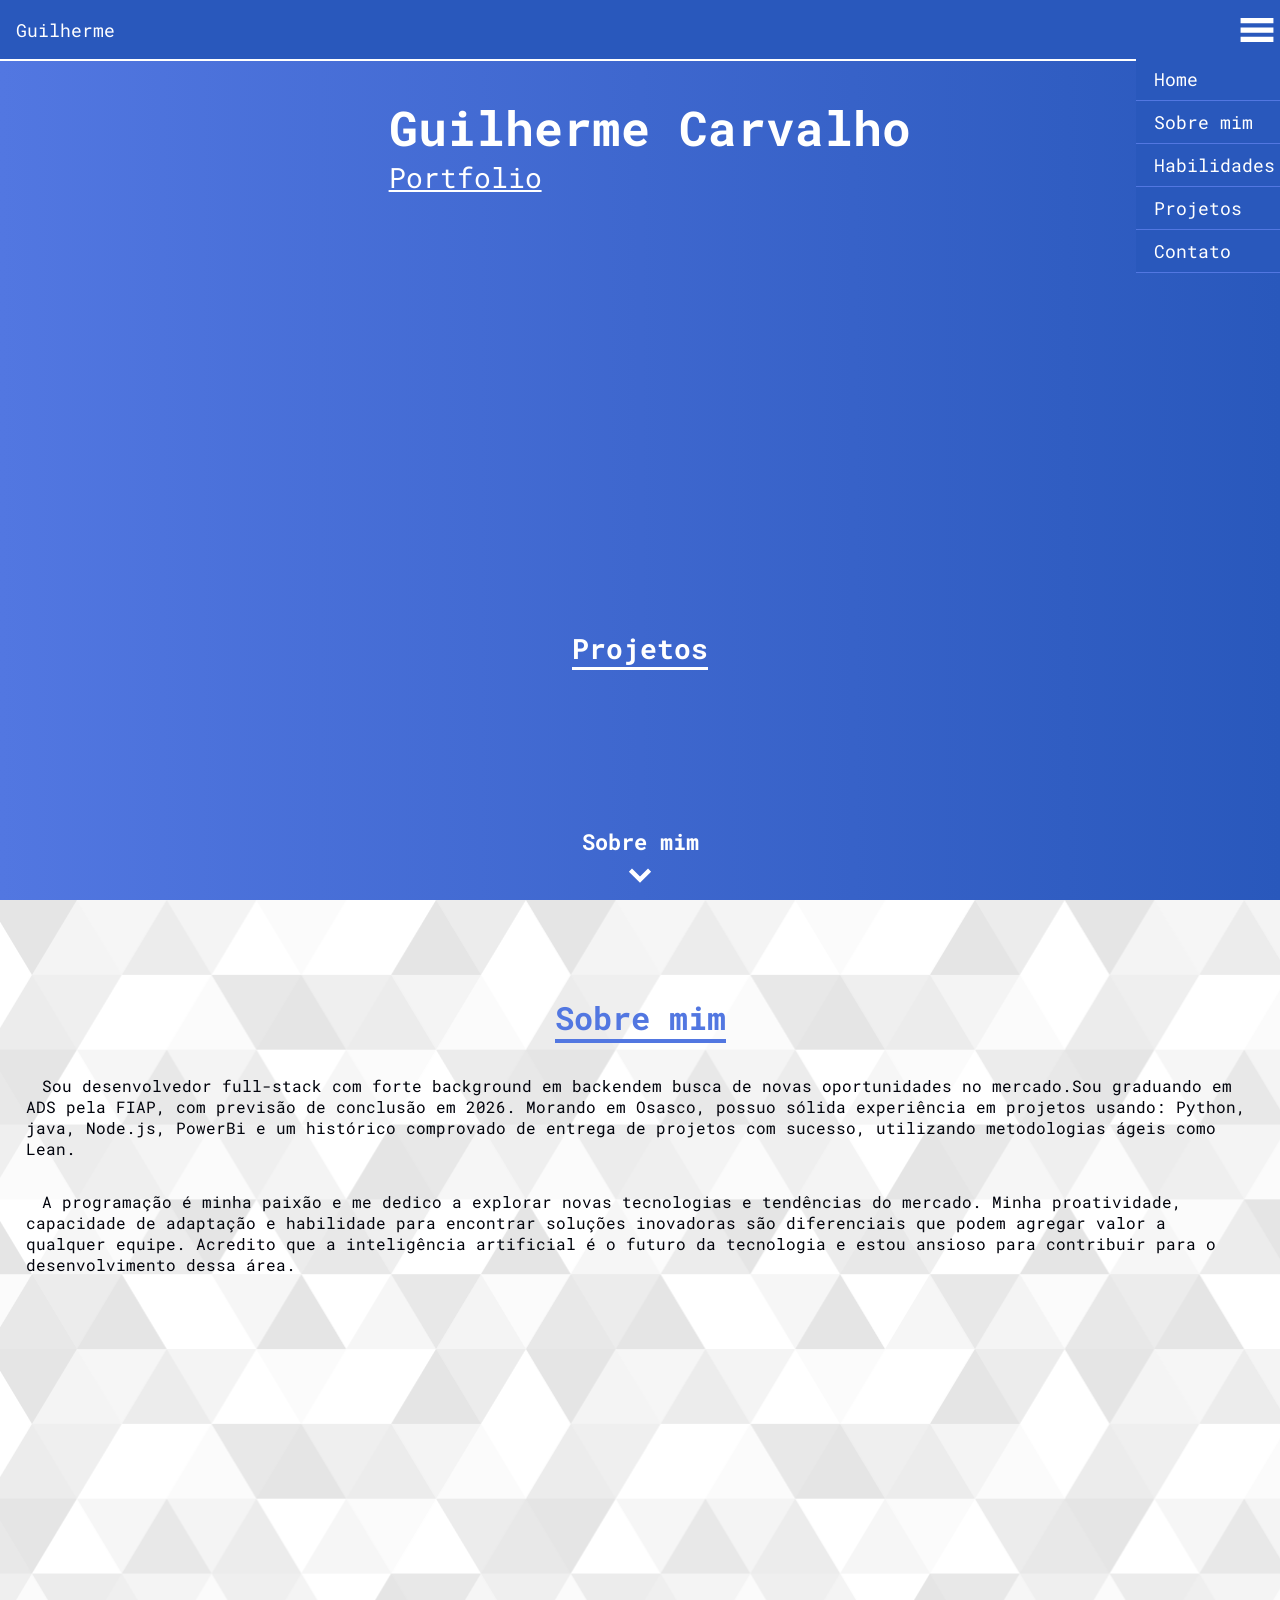
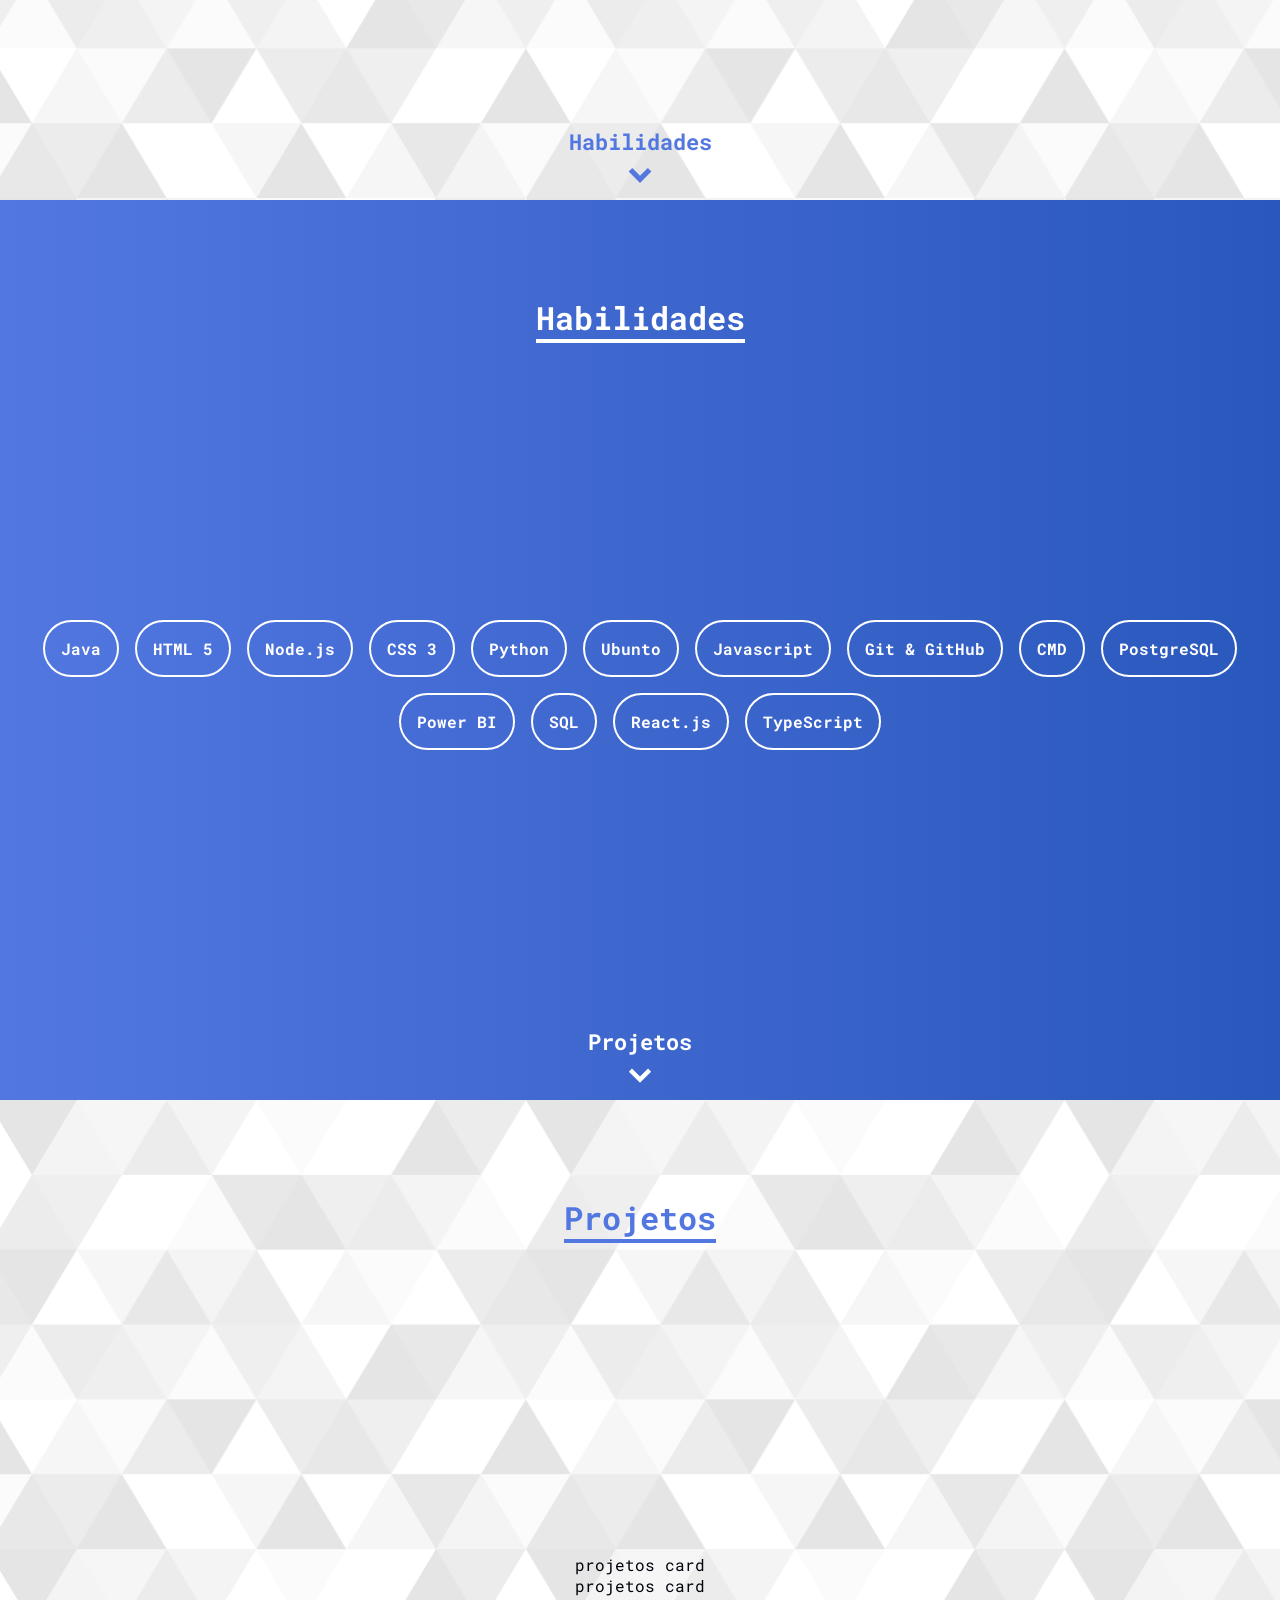
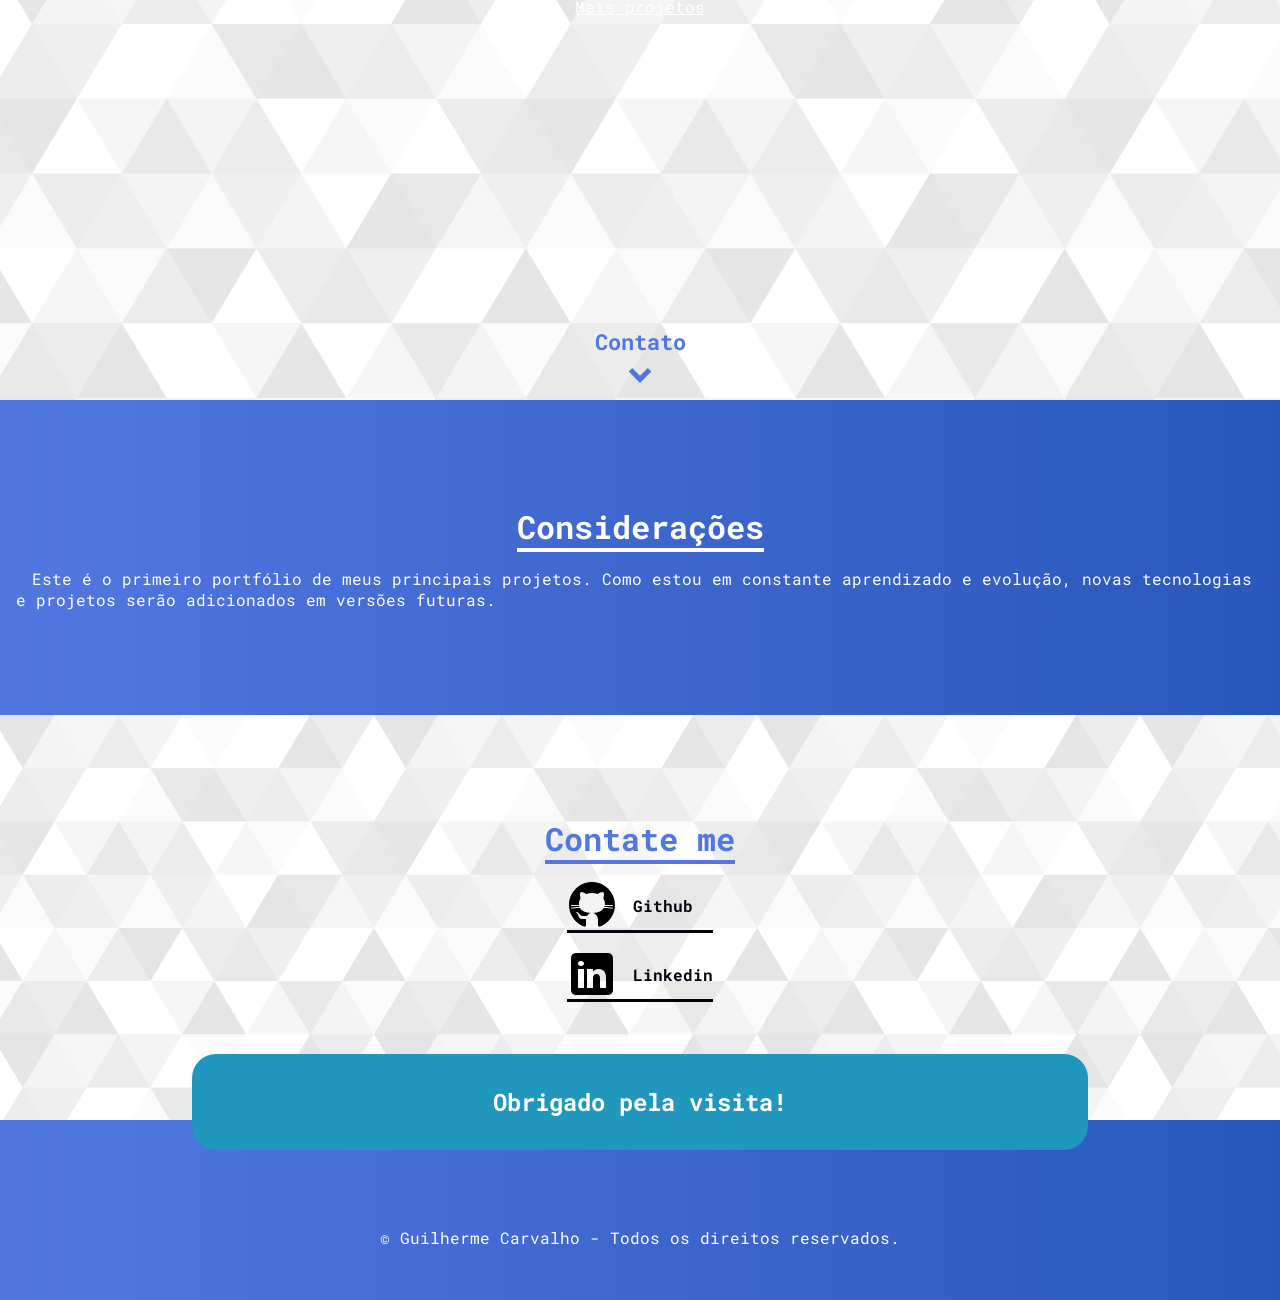
==== index.html @ 4796af57 "update index" ====
<!DOCTYPE html>
<html lang="pt-br">
<head>
    <meta charset="UTF-8">
    <meta name="viewport" content="width=device-width, initial-scale=1.0">

<!-- link to css -->
    <link rel="stylesheet" href="Style/Style.css">

<!-- link favcon -->
    <link rel="shortcut icon" href="Style/img/favicon.ico" type="image/x-icon">

    <title>Guilherme Carvalho</title>
</head>
<body>
<!-- header -->
    <header>
        <div class="menu_name">
            <a href="Index.html">Guilherme</a>
            <a href="Index.html">Carvalho</a>
        </div>

<!-- menu hamburguer -->
        <img src="Style/img/Svg/Menu.svg" alt="Botão de menu" onclick="menu()" class="menu_img">
        <div class="menu_list" id="menu_btn">
            <a href="#banner">Home</a>
            <a href="#sobremim">Sobre mim</a>
            <a href="#habilidades">Habilidades</a>
            <a href="#projetos">Projetos</a>
            <a href="#contato">Contato</a>
        </div>
    </header>

<!-- first section - banner -->
    <section class="section_banner" id="banner">
        <h1>
            Guilherme Carvalho
            <p>
                Portfolio
            </p>
        </h1>

        <div>
            <a href="" class="banner_link">Projetos</a>

            <div class="arrows">
                <p>Sobre mim</p>
                <img src="Style/img/Svg/arrow_drop_down_white.svg" alt="Seta para baixo" class="arrows_animation">
            </div>
        </div>
    </section>

<!-- Second section - sobre mim -->
    <section class="section_sobremim" id="sobremim">
        <div class="sobremim_text_area">
            <h2>
                Sobre mim
            </h2>
    
            <p>
                Sou desenvolvedor full-stack com forte background em backendem busca de novas oportunidades no mercado.Sou graduando em ADS pela FIAP, com previsão de conclusão em 2026. Morando em Osasco, possuo sólida experiência em projetos usando: Python, java, Node.js, PowerBi e um histórico comprovado de entrega de projetos com sucesso, utilizando metodologias ágeis como Lean.
            </p>
    
            <p>
                A programação é minha paixão e me dedico a explorar novas tecnologias e tendências do mercado. Minha proatividade, capacidade de adaptação e habilidade para encontrar soluções inovadoras são diferenciais que podem agregar valor a qualquer equipe. Acredito que a inteligência artificial é o futuro da tecnologia e estou ansioso para contribuir para o desenvolvimento dessa área.
            </p>
    
        </div>

        <div class="arrows blue">
            <p>Habilidades</p>
            <img src="Style/img/Svg/arrow_drop_down_blue.svg" alt="Seta para baixo" class="arrows_animation">
        </div>
    </section>

<!-- third section - habilidades -->
    <section class="section_habilidades" id="habilidades">
        <h2>Habilidades</h2>

        <div class="habilidades">
            <p>Java</p>
            <p>HTML 5</p>
            <p>Node.js</p>
            <p>CSS 3</p>
            <p>Python</p>
            <p>Ubunto</p>
            <P>Javascript</P>
            <p>Git & GitHub</p>
            <p>CMD</p>
            <p>PostgreSQL</p>
            <p>Power BI</p>
            <p>SQL</p>
            <p>React.js</p>
            <p>TypeScript</p>
        </div>

        <div class="arrows">
            <p>Projetos</p>
            <img src="Style/img/Svg/arrow_drop_down_white.svg" alt="Seta para baixo" class="arrows_animation">
        </div>
    </section>

<!-- fourth section - projetos -->
    <section class="section_projetos" id="projetos">
        <h2>Projetos</h2>

        <div class="projects_main">
            <div>
                projetos card
            </div>

            <div>
                projetos card
            </div>

            <a href="">Mais projetos</a>
        </div>

        <div class="arrows blue">
            <p>Contato</p>
            <img src="Style/img/Svg/arrow_drop_down_blue.svg" alt="Seta para baixo" class="arrows_animation">
        </div>
    </section>

<!-- fifth section - Contato -->
    <section class="section_contato" id="contato">
        <div class="contato_comentarios">
            <h2>Considerações</h2>
            <p>
                Este é o primeiro portfólio de meus principais projetos. Como estou em constante aprendizado e evolução, novas tecnologias e projetos serão adicionados em versões futuras.
            </p>
        </div>

        <div class="contato_formas">
            <h2>Contate me</h2>
            <div class="icon_contato">
                <label>
                    <img src="Style/img/Svg/github.svg" alt="Github">
                    <a href="">Github</a>
                </label>

                <label for="">
                    <img src="Style/img/Svg/linkedin.svg" alt="linkedin">
                    <a href="">Linkedin</a>
                </label>
            </div>
        </div>
    </section>

<!-- Footer -->
    <footer>
        <div>
            <h3>Obrigado pela visita!</h3>
        </div>
        <p>
            © Guilherme Carvalho - Todos os direitos reservados.
        </p>
    </footer>

<!-- scripts em js -->
    <script src="script/menu.js"></script>
</body>
</html>
---- Style/Style.css ----
/* main style */

/* imports font */
@import url('https://fonts.googleapis.com/css2?family=Roboto+Mono:ital,wght@0,100..700;1,100..700&display=swap');


/* Imports components css */
@import url(style-components/header.css);
@import url(style-components/banner.css);
@import url(style-components/sobremim.css);
@import url(style-components/habilidades.css);
@import url(style-components/projetos.css);
@import url(style-components/contato.css);
@import url(style-components/footer.css);


/* Variaveis raizes */
:root {
    --color1: #5277e1;
    --color2: #3e67ce;
    --color3: #2958bc;
    --color4: #1548a9;
    --color5: #003896;
    --color6: #2197bd;
    --white: #ffffff;
    --black: #00030c;
    --font_main: "Roboto Mono", monospace;
}

/* reset css basic */
* {
    font-size: 16px;
    color: var(--white);
    font-family: var(--font_main);
    font-weight: 400;
    padding: 0;
    margin: 0;
    box-sizing: border-box;
}


.arrows {
    text-align: center;
}

.arrows>p {
    font-weight: 700;
    font-size: 22px;
}

.blue>p {
    color: var(--color1);
}

.arrows_animation {
    animation: bounce_arrows 3s ease infinite;
}

@keyframes bounce_arrows {
    0% {
        transform: translateY(0px);
    }
    50% {
        transform: translateY(-5px);
    }
    100% {
        transform: translateY(0px);
    }
}

@keyframes moving_bg {
    0% {
      background-position: 0% 50%;
    }
    50% {
      background-position: 100% 50%;
    }
    100% {
      background-position: 0% 50%;
    }
}

html {
    scroll-behavior: smooth;
}

/* media querrys */
@media only screen and (min-width: 600px) {}

@media only screen and (min-width: 768px) {}

@media only screen and (min-width: 1024px) {}

@media only screen and (min-width: 1728px) {}
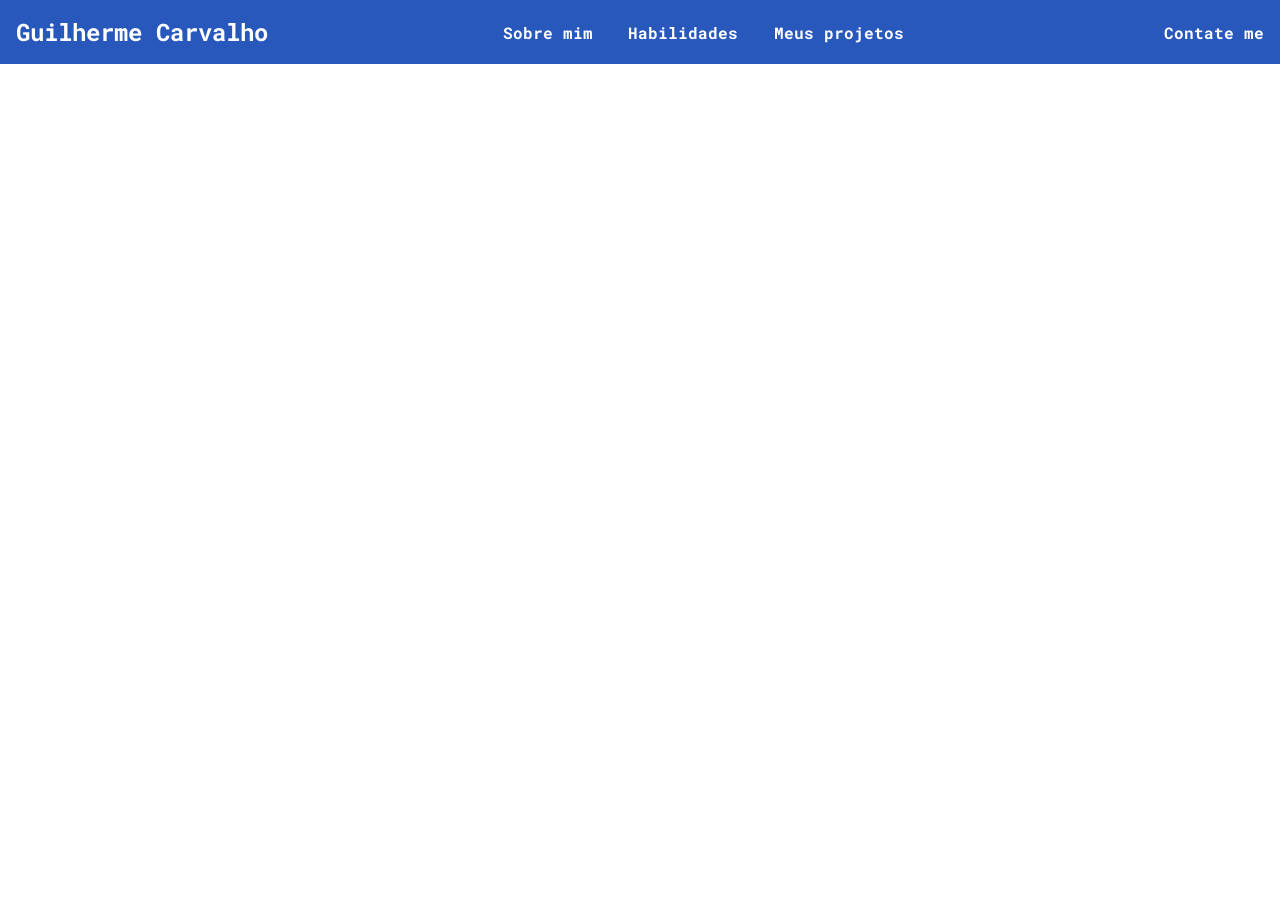
==== commit b7930cbb: "refazendo o header estou refazendo cada componete pois anteriormente era apenas um projeto de como s" ====
--- a/index.html
+++ b/index.html
@@ -15,146 +15,66 @@
 <body>
 <!-- header -->
     <header>
-        <div class="menu_name">
-            <a href="Index.html">Guilherme</a>
-            <a href="Index.html">Carvalho</a>
+<!-- header name -->
+        <div class="header_name">
+            <a href="index.html">
+                Guilherme <span>Carvalho</span>
+            </a>
         </div>
 
-<!-- menu hamburguer -->
-        <img src="Style/img/Svg/Menu.svg" alt="Botão de menu" onclick="menu()" class="menu_img">
-        <div class="menu_list" id="menu_btn">
-            <a href="#banner">Home</a>
-            <a href="#sobremim">Sobre mim</a>
-            <a href="#habilidades">Habilidades</a>
-            <a href="#projetos">Projetos</a>
-            <a href="#contato">Contato</a>
+<!-- header - menu -->
+        <div class="header_menu_mobile">
+            <img src="Style/img/Svg/Menu.svg" alt="Menu botão" onclick="menu()" class="header_menu_btn">
+
+            <div class="header_menu_list" id="header_menu_list">
+                <a href="#banner">Home</a>
+                <a href="#sobremim">Sobre mim</a>
+                <a href="#habilidades">Habilidades</a>
+                <a href="#projetos">Meus projetos</a>
+                <a href="#contato">Contate me</a>
+            </div>
+        </div>
+
+<!-- header - menu pc -->
+        <div>
+            <a href="#sobremim" class="header_menu_pc">Sobre mim</a>
+            <a href="#habilidades" class="header_menu_pc">Habilidades</a>
+            <a href="#projetos" class="header_menu_pc">Meus projetos</a>
+        </div>
+
+        <div class="header_menu_pc">
+            <a href="#contato" class="header_menu_pc">Contate me</a>
         </div>
     </header>
 
 <!-- first section - banner -->
     <section class="section_banner" id="banner">
-        <h1>
-            Guilherme Carvalho
-            <p>
-                Portfolio
-            </p>
-        </h1>
-
-        <div>
-            <a href="" class="banner_link">Projetos</a>
-
-            <div class="arrows">
-                <p>Sobre mim</p>
-                <img src="Style/img/Svg/arrow_drop_down_white.svg" alt="Seta para baixo" class="arrows_animation">
-            </div>
-        </div>
+       
     </section>
 
 <!-- Second section - sobre mim -->
     <section class="section_sobremim" id="sobremim">
-        <div class="sobremim_text_area">
-            <h2>
-                Sobre mim
-            </h2>
-    
-            <p>
-                Sou desenvolvedor full-stack com forte background em backendem busca de novas oportunidades no mercado.Sou graduando em ADS pela FIAP, com previsão de conclusão em 2026. Morando em Osasco, possuo sólida experiência em projetos usando: Python, java, Node.js, PowerBi e um histórico comprovado de entrega de projetos com sucesso, utilizando metodologias ágeis como Lean.
-            </p>
-    
-            <p>
-                A programação é minha paixão e me dedico a explorar novas tecnologias e tendências do mercado. Minha proatividade, capacidade de adaptação e habilidade para encontrar soluções inovadoras são diferenciais que podem agregar valor a qualquer equipe. Acredito que a inteligência artificial é o futuro da tecnologia e estou ansioso para contribuir para o desenvolvimento dessa área.
-            </p>
-    
-        </div>
-
-        <div class="arrows blue">
-            <p>Habilidades</p>
-            <img src="Style/img/Svg/arrow_drop_down_blue.svg" alt="Seta para baixo" class="arrows_animation">
-        </div>
+        
     </section>
 
 <!-- third section - habilidades -->
     <section class="section_habilidades" id="habilidades">
-        <h2>Habilidades</h2>
-
-        <div class="habilidades">
-            <p>Java</p>
-            <p>HTML 5</p>
-            <p>Node.js</p>
-            <p>CSS 3</p>
-            <p>Python</p>
-            <p>Ubunto</p>
-            <P>Javascript</P>
-            <p>Git & GitHub</p>
-            <p>CMD</p>
-            <p>PostgreSQL</p>
-            <p>Power BI</p>
-            <p>SQL</p>
-            <p>React.js</p>
-            <p>TypeScript</p>
-        </div>
-
-        <div class="arrows">
-            <p>Projetos</p>
-            <img src="Style/img/Svg/arrow_drop_down_white.svg" alt="Seta para baixo" class="arrows_animation">
-        </div>
+        
     </section>
 
 <!-- fourth section - projetos -->
     <section class="section_projetos" id="projetos">
-        <h2>Projetos</h2>
-
-        <div class="projects_main">
-            <div>
-                projetos card
-            </div>
-
-            <div>
-                projetos card
-            </div>
-
-            <a href="">Mais projetos</a>
-        </div>
-
-        <div class="arrows blue">
-            <p>Contato</p>
-            <img src="Style/img/Svg/arrow_drop_down_blue.svg" alt="Seta para baixo" class="arrows_animation">
-        </div>
+        
     </section>
 
 <!-- fifth section - Contato -->
     <section class="section_contato" id="contato">
-        <div class="contato_comentarios">
-            <h2>Considerações</h2>
-            <p>
-                Este é o primeiro portfólio de meus principais projetos. Como estou em constante aprendizado e evolução, novas tecnologias e projetos serão adicionados em versões futuras.
-            </p>
-        </div>
-
-        <div class="contato_formas">
-            <h2>Contate me</h2>
-            <div class="icon_contato">
-                <label>
-                    <img src="Style/img/Svg/github.svg" alt="Github">
-                    <a href="">Github</a>
-                </label>
-
-                <label for="">
-                    <img src="Style/img/Svg/linkedin.svg" alt="linkedin">
-                    <a href="">Linkedin</a>
-                </label>
-            </div>
-        </div>
+        
     </section>
 
 <!-- Footer -->
     <footer>
-        <div>
-            <h3>Obrigado pela visita!</h3>
-        </div>
-        <p>
-            © Guilherme Carvalho - Todos os direitos reservados.
-        </p>
+        
     </footer>
 
 <!-- scripts em js -->
--- a/Style/Style.css
+++ b/Style/Style.css
@@ -24,10 +24,11 @@
     --color6: #2197bd;
     --white: #ffffff;
     --black: #00030c;
+    --linear_gradient: var(--color1), var(--color2), var(--color3), var(--color4), var(--color5);
     --font_main: "Roboto Mono", monospace;
 }
 
-/* reset css basic */
+/* css global */
 * {
     font-size: 16px;
     color: var(--white);
@@ -38,57 +39,32 @@
     box-sizing: border-box;
 }
 
-
-.arrows {
-    text-align: center;
-}
-
-.arrows>p {
-    font-weight: 700;
-    font-size: 22px;
-}
-
-.blue>p {
-    color: var(--color1);
-}
-
-.arrows_animation {
-    animation: bounce_arrows 3s ease infinite;
-}
-
-@keyframes bounce_arrows {
-    0% {
-        transform: translateY(0px);
-    }
-    50% {
-        transform: translateY(-5px);
-    }
-    100% {
-        transform: translateY(0px);
-    }
-}
-
-@keyframes moving_bg {
-    0% {
-      background-position: 0% 50%;
-    }
-    50% {
-      background-position: 100% 50%;
-    }
-    100% {
-      background-position: 0% 50%;
-    }
-}
-
 html {
     scroll-behavior: smooth;
 }
 
+
+/* tags globais */
+
+
+
 /* media querrys */
-@media only screen and (min-width: 600px) {}
+/* media - 600 */
+@media only screen and (min-width: 600px) {
 
-@media only screen and (min-width: 768px) {}
+}
 
-@media only screen and (min-width: 1024px) {}
+/* media - 768 */
+@media only screen and (min-width: 768px) {
 
-@media only screen and (min-width: 1728px) {}
+}
+
+/* media - 1024 */
+@media only screen and (min-width: 1024px) {
+
+}
+
+/* media - 1728 */
+@media only screen and (min-width: 1728px) {
+    
+}
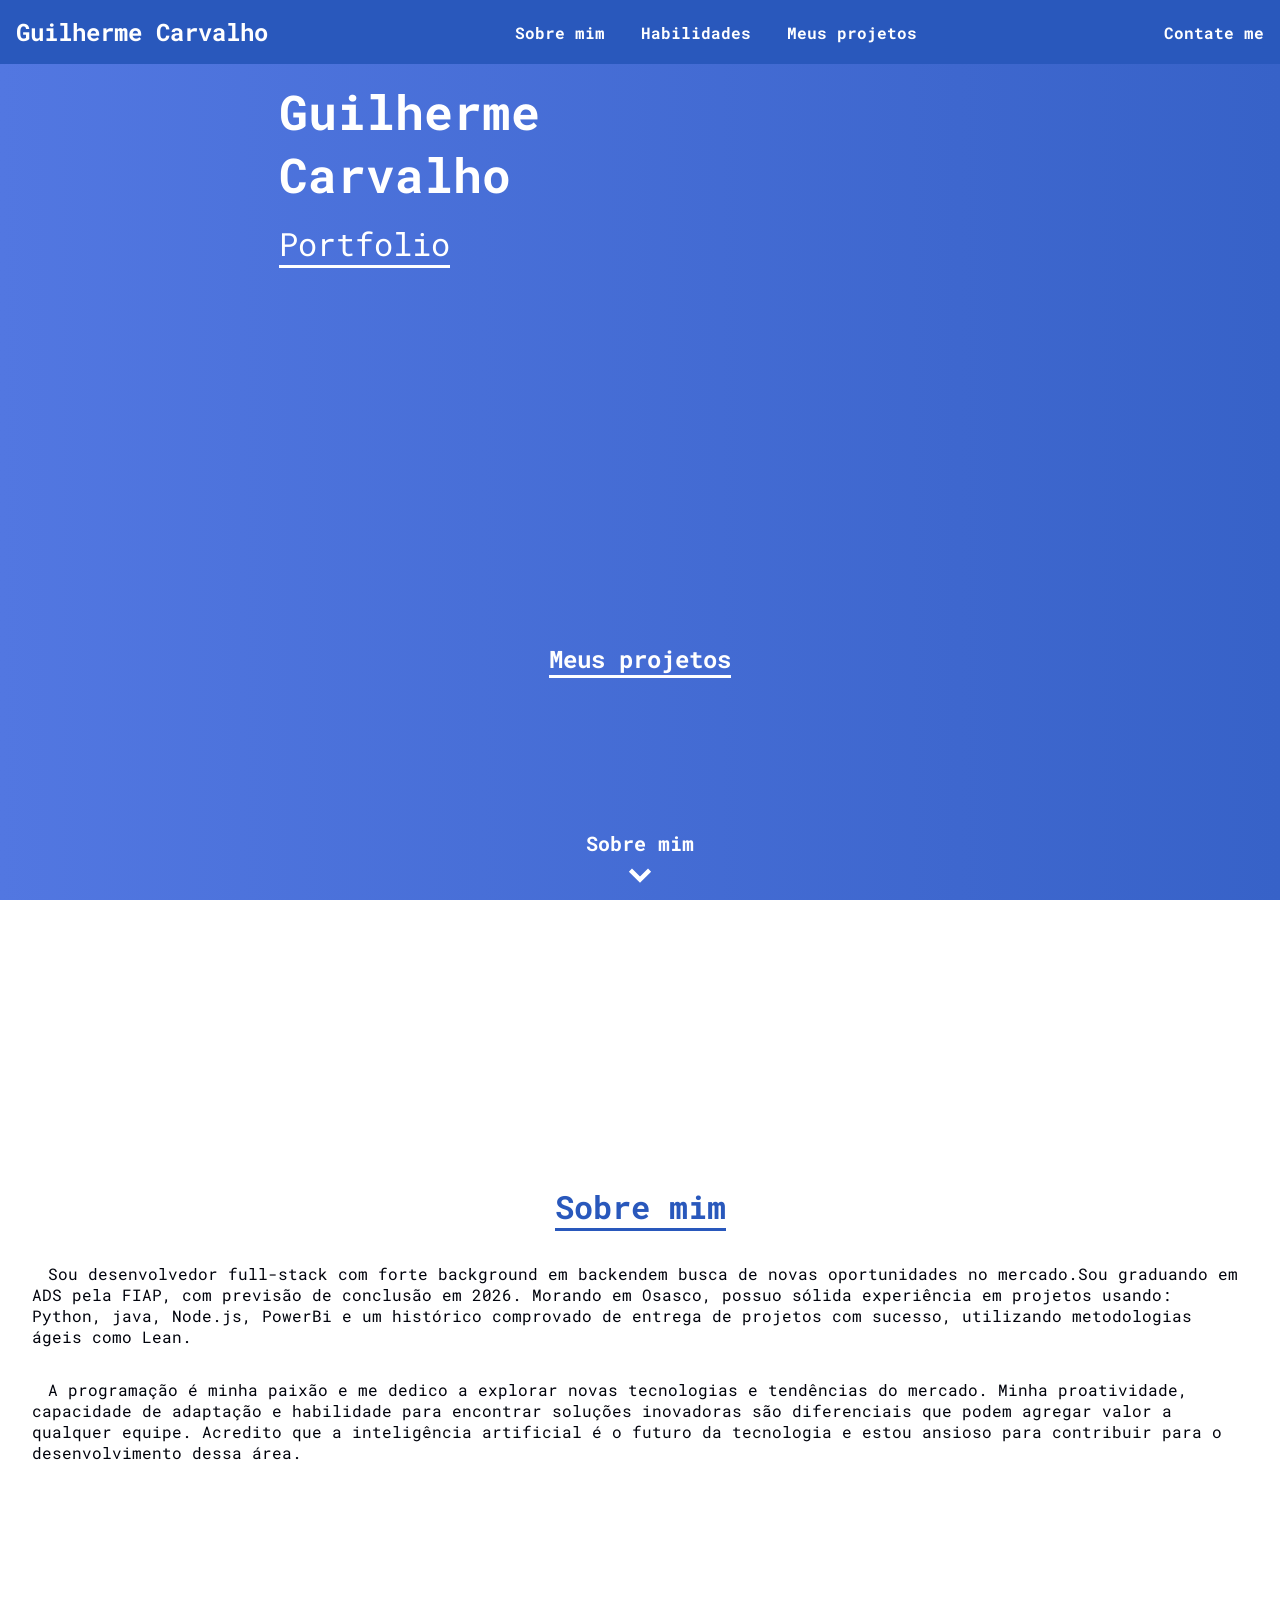
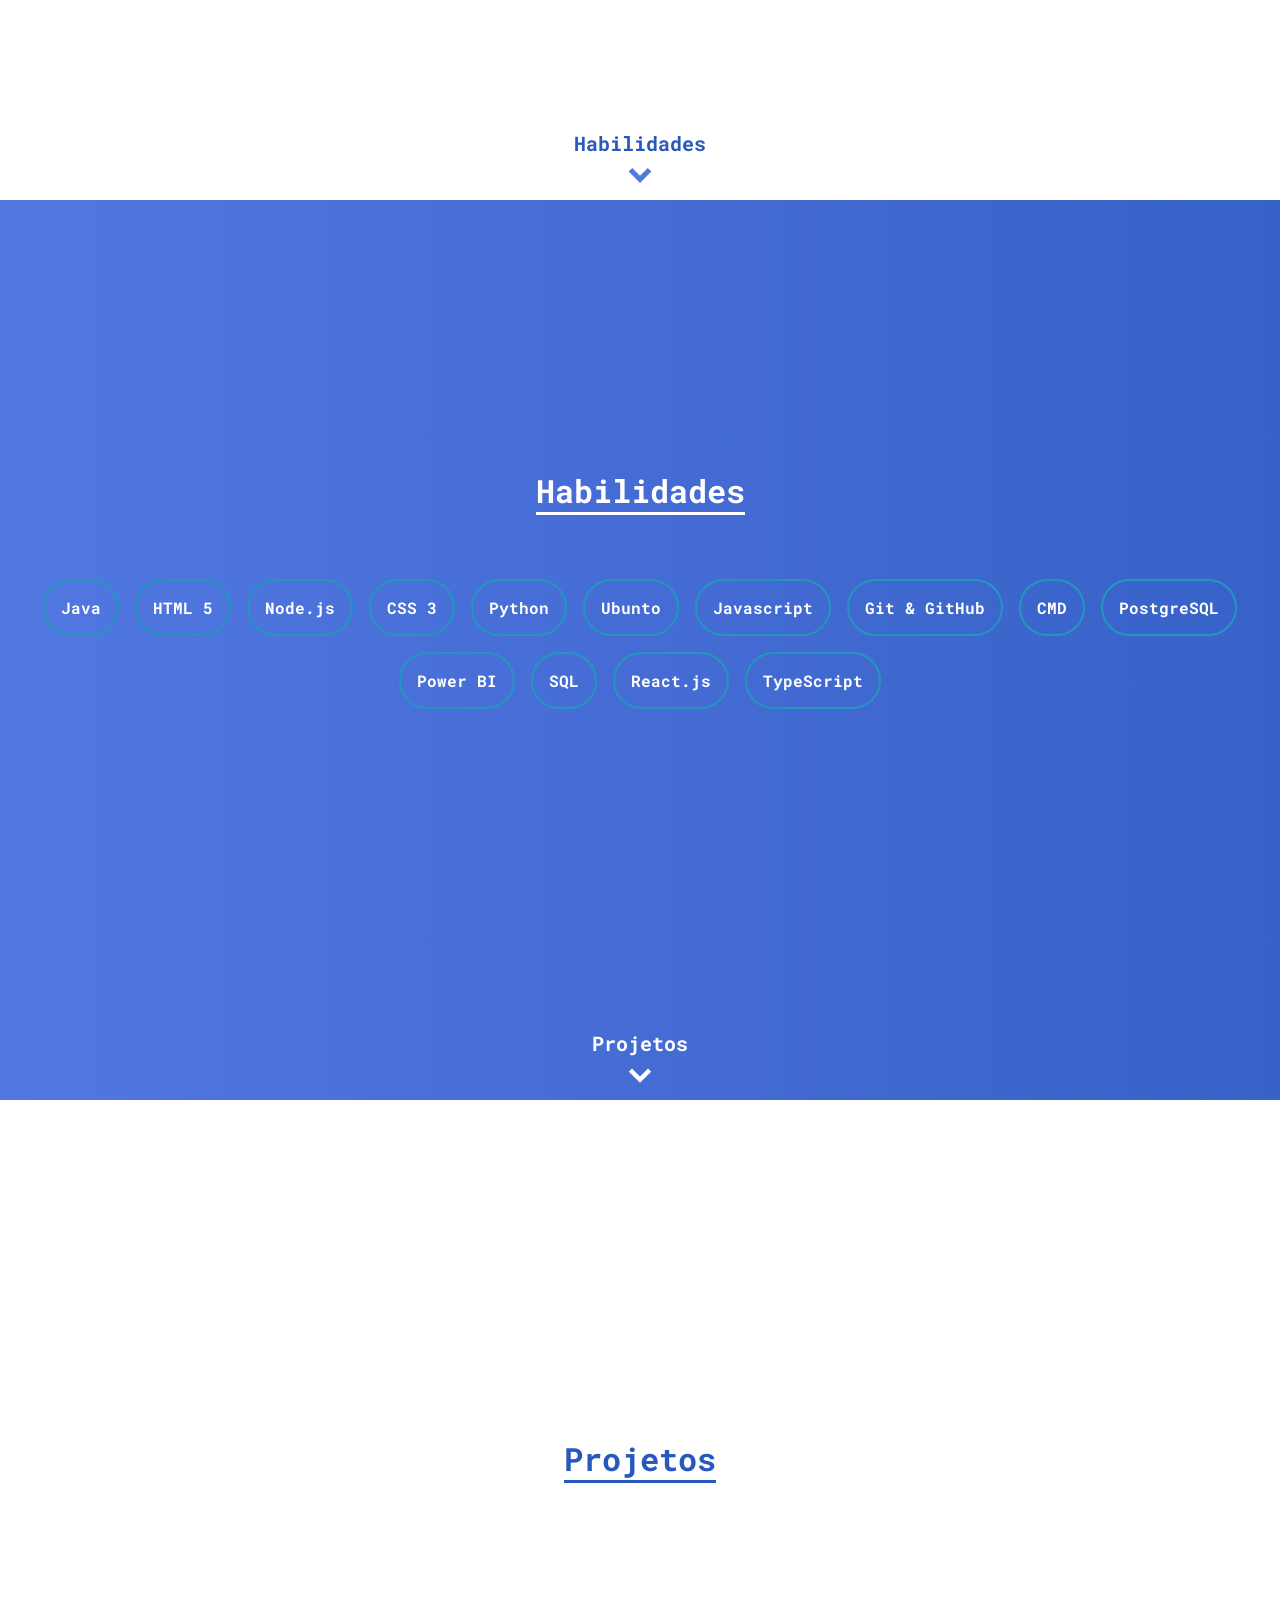
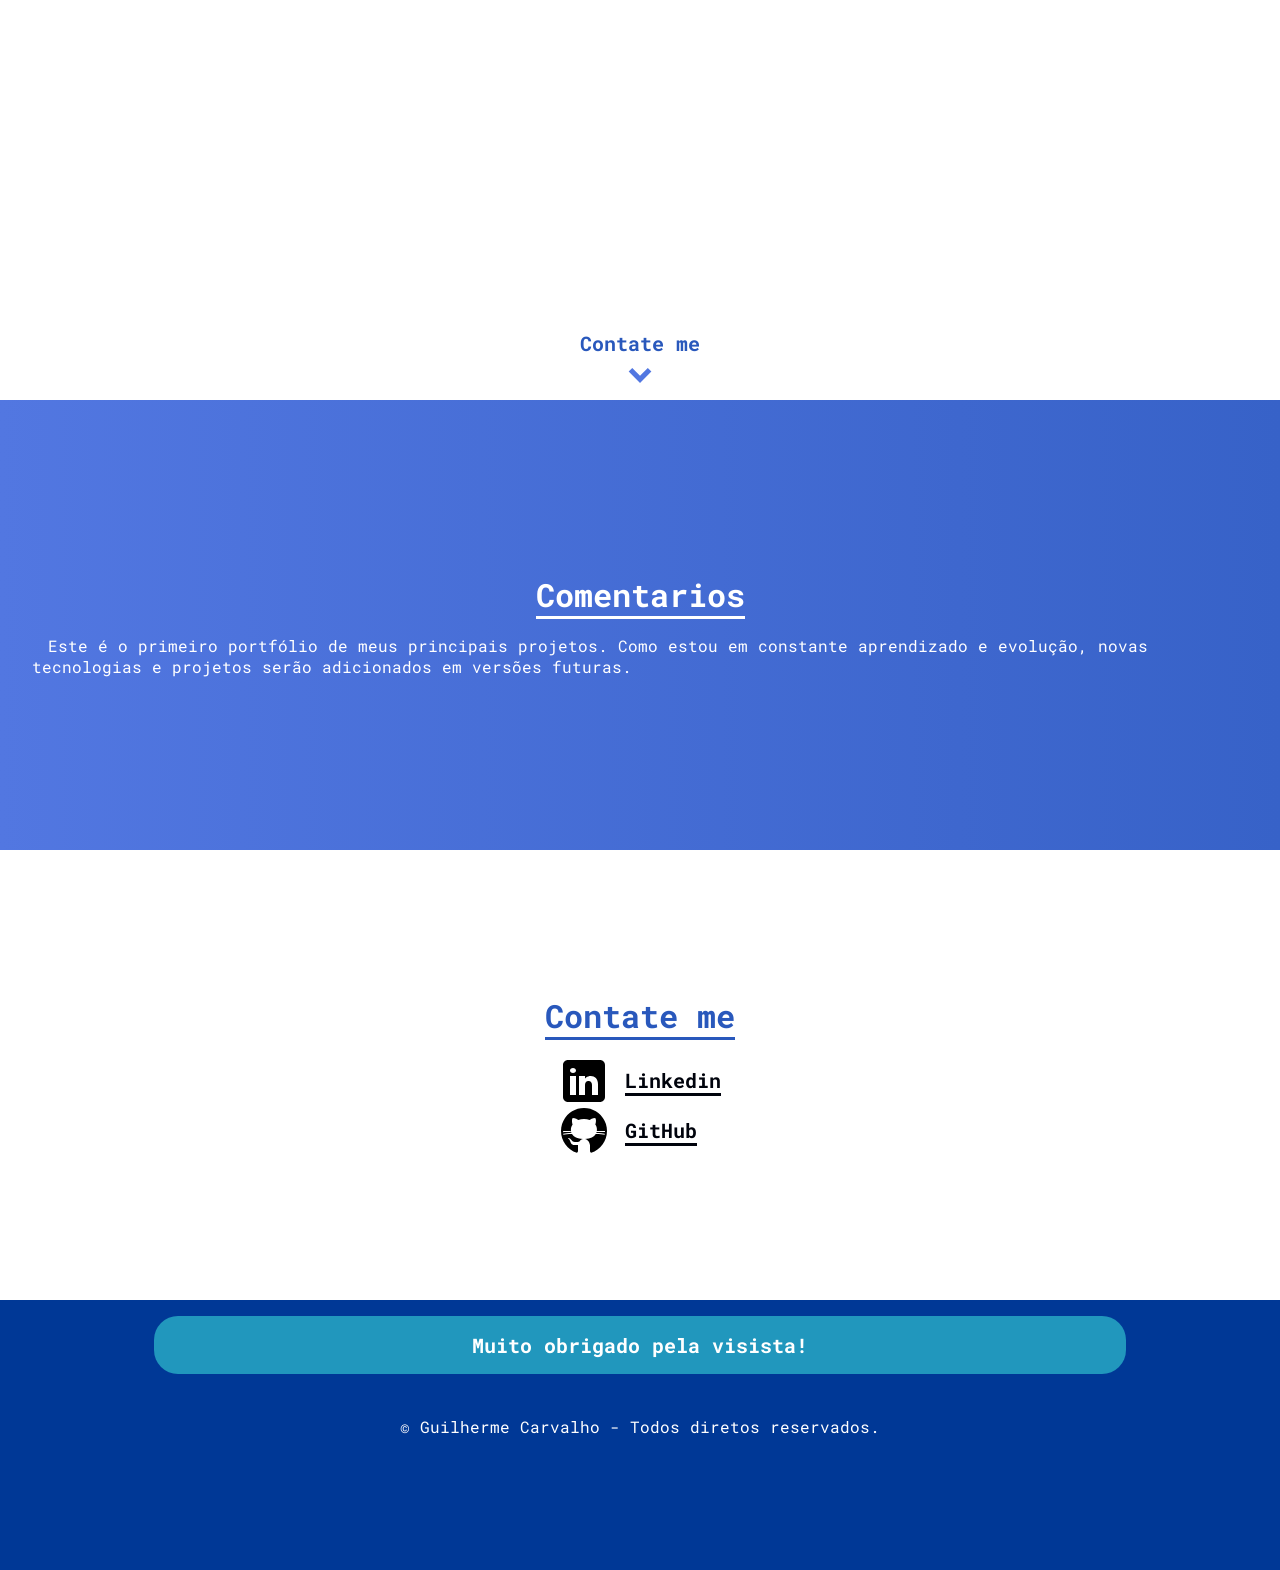
==== commit 6b566611: "finalizando mobile first definitivo" ====
--- a/index.html
+++ b/index.html
@@ -36,47 +36,132 @@
         </div>
 
 <!-- header - menu pc -->
-        <div>
+        <div class="header_pc">
             <a href="#sobremim" class="header_menu_pc">Sobre mim</a>
             <a href="#habilidades" class="header_menu_pc">Habilidades</a>
             <a href="#projetos" class="header_menu_pc">Meus projetos</a>
         </div>
 
-        <div class="header_menu_pc">
+        <div class="header_pc">
             <a href="#contato" class="header_menu_pc">Contate me</a>
         </div>
     </header>
 
 <!-- first section - banner -->
-    <section class="section_banner" id="banner">
-       
+    <section class="section_blue" id="banner">
+        <div class="section_banner">
+            <h1>Guilherme Carvalho <span>Portfolio</span></h1>
+
+            <a href="#projetos">Meus projetos</a>
+        </div>
+
+        <div class="arrow">
+            <p>Sobre mim</p>
+            <img src="Style/img/Svg/arrow_drop_down_white.svg" alt="Seta para baixo">
+        </div>
     </section>
 
 <!-- Second section - sobre mim -->
-    <section class="section_sobremim" id="sobremim">
-        
+    <section class="section_white" id="sobremim">
+        <div class="section_sobremim">
+            <h2 class="blue_title">Sobre mim</h2>
+            <p>
+                Sou desenvolvedor full-stack com forte background em backendem busca de novas oportunidades no mercado.Sou graduando em ADS pela FIAP, com previsão de conclusão em 2026. Morando em Osasco, possuo sólida experiência em projetos usando: Python, java, Node.js, PowerBi e um histórico comprovado de entrega de projetos com sucesso, utilizando metodologias ágeis como Lean.
+            </p>
+            <p>
+                A programação é minha paixão e me dedico a explorar novas tecnologias e tendências do mercado. Minha proatividade, capacidade de adaptação e habilidade para encontrar soluções inovadoras são diferenciais que podem agregar valor a qualquer equipe. Acredito que a inteligência artificial é o futuro da tecnologia e estou ansioso para contribuir para o desenvolvimento dessa área.
+            </p>
+        </div>
+
+        <div class="arrow blue_arrow">
+            <p>Habilidades</p>
+            <img src="Style/img/Svg/arrow_drop_down_blue.svg" alt="Seta para baixo">
+        </div>
     </section>
 
 <!-- third section - habilidades -->
-    <section class="section_habilidades" id="habilidades">
-        
+    <section class="section_blue" id="habilidades">
+        <div class="section_habilidades">
+            <h2 class="white_title ">Habilidades</h2>
+
+            <div class="habilidades">
+                <p>Java</p>
+                <p>HTML 5</p>
+                <p>Node.js</p>
+                <p>CSS 3</p>
+                <p>Python</p>
+                <p>Ubunto</p>
+                <P>Javascript</P>
+                <p>Git & GitHub</p>
+                <p>CMD</p>
+                <p>PostgreSQL</p>
+                <p>Power BI</p>
+                <p>SQL</p>
+                <p>React.js</p>
+                <p>TypeScript</p>
+            </div>
+        </div>
+
+        <div class="arrow">
+            <p>Projetos</p>
+            <img src="Style/img/Svg/arrow_drop_down_white.svg" alt="Seta para baixo">
+        </div>
     </section>
 
 <!-- fourth section - projetos -->
-    <section class="section_projetos" id="projetos">
-        
+    <section class="section_white" id="projetos">
+        <div class="section_projetos">
+            <h2 class="blue_title">Projetos</h2>
+            
+            <div>
+
+            </div>
+        </div>
+
+        <div class="arrow blue_arrow">
+            <p>Contate me</p>
+            <img src="Style/img/Svg/arrow_drop_down_blue.svg" alt="Seta para baixo">
+        </div>
     </section>
 
 <!-- fifth section - Contato -->
-    <section class="section_contato" id="contato">
-        
+    <section id="contato">
+        <div class="section_contato">
+<!-- comentarios -->
+            <div class="section_blue">
+                <h2 class="white_title">Comentarios</h2>
+                <p>
+                    Este é o primeiro portfólio de meus principais projetos. Como estou em constante aprendizado e evolução, novas tecnologias e projetos serão adicionados em versões futuras.
+                </p>
+            </div>
+
+<!-- formas de contato -->
+            <div class="contact section_white">
+                <h2 class="blue_title">Contate me</h2>
+
+                <div>
+                    <a href="www.linkedin.com/in/guilherme-desenvolvedor-fullstack" target="_blank">
+                        <img src="Style/img/Svg/linkedin.svg" alt="Logo do Linkedin">
+                        <span class="link_text">Linkedin</span>
+                    </a>
+                    <a href="https://github.com/guicarbar" target="_blank">
+                        <img src="Style/img/Svg/github.svg" alt="logo do GitHub">
+                        <span class="link_text">GitHub</span>
+                    </a>
+                </div>
+            </div>
+        </div>
     </section>
 
 <!-- Footer -->
     <footer>
-        
+        <div>
+            <h3>Muito obrigado pela visista!</h3>
+        </div>
+        <p>
+            © Guilherme Carvalho - Todos diretos reservados.
+        </p>
     </footer>
-
 <!-- scripts em js -->
     <script src="script/menu.js"></script>
 </body>
--- a/Style/Style.css
+++ b/Style/Style.css
@@ -28,6 +28,7 @@
     --font_main: "Roboto Mono", monospace;
 }
 
+
 /* css global */
 * {
     font-size: 16px;
@@ -45,7 +46,106 @@
 
 
 /* tags globais */
+section {
+    height: 100vh;
+    display: flex;
+    flex-flow: column nowrap;
+    justify-content: space-between;
+    align-items: center;
+}
 
+.section_blue {
+    background-image: linear-gradient(90deg, var(--linear_gradient));
+    background-size: 300% 300%;
+    animation: moving_bg 6s ease infinite;
+}
+
+.section_white {
+    background-image: url(img/Bg_white.png);
+    background-position: center center;
+    background-size: contain;
+    background-attachment: fixed;
+}
+
+
+/* title and text */
+h1 {
+    font-size: 48px;
+    font-weight: 700;
+    width: 50%;
+}
+
+h1>span {
+    font-size: 32px;
+    border-bottom: 3px solid var(--white);
+}
+
+h2 {
+    font-size: 32px;
+    font-weight: 700;
+}
+
+.blue_title {
+    color: var(--color3);
+    border-bottom: 3px solid var(--color3);
+}
+
+.white_title {
+    color: var(--white);
+    border-bottom: 3px solid var(--white);
+}
+
+h3 {
+    font-size: 20px;
+    font-weight: 700;
+}
+
+
+/* arrows */
+.arrow {
+    text-align: center;
+}
+
+.blue_arrow>p {
+    color: var(--color3);
+}
+
+.arrow>p {
+    font-weight: 700;
+    font-size: 20px;
+}
+
+.arrow>img {
+    animation: bounce_arrows 2s ease infinite;
+}
+
+
+/* animations */
+/* bg animatio */
+@keyframes moving_bg {
+    0% {
+      background-position: 0% 50%;
+    }
+    50% {
+      background-position: 100% 50%;
+    }
+    100% {
+      background-position: 0% 50%;
+    }
+}
+
+/* arrows animation */
+@keyframes bounce_arrows {
+    0% {
+        transform: translateY(0px);
+    }
+    50% {
+        transform: translateY(-5px);
+    }
+    100% {
+        transform: translateY(0px);
+    }
+}
 
 
 /* media querrys */
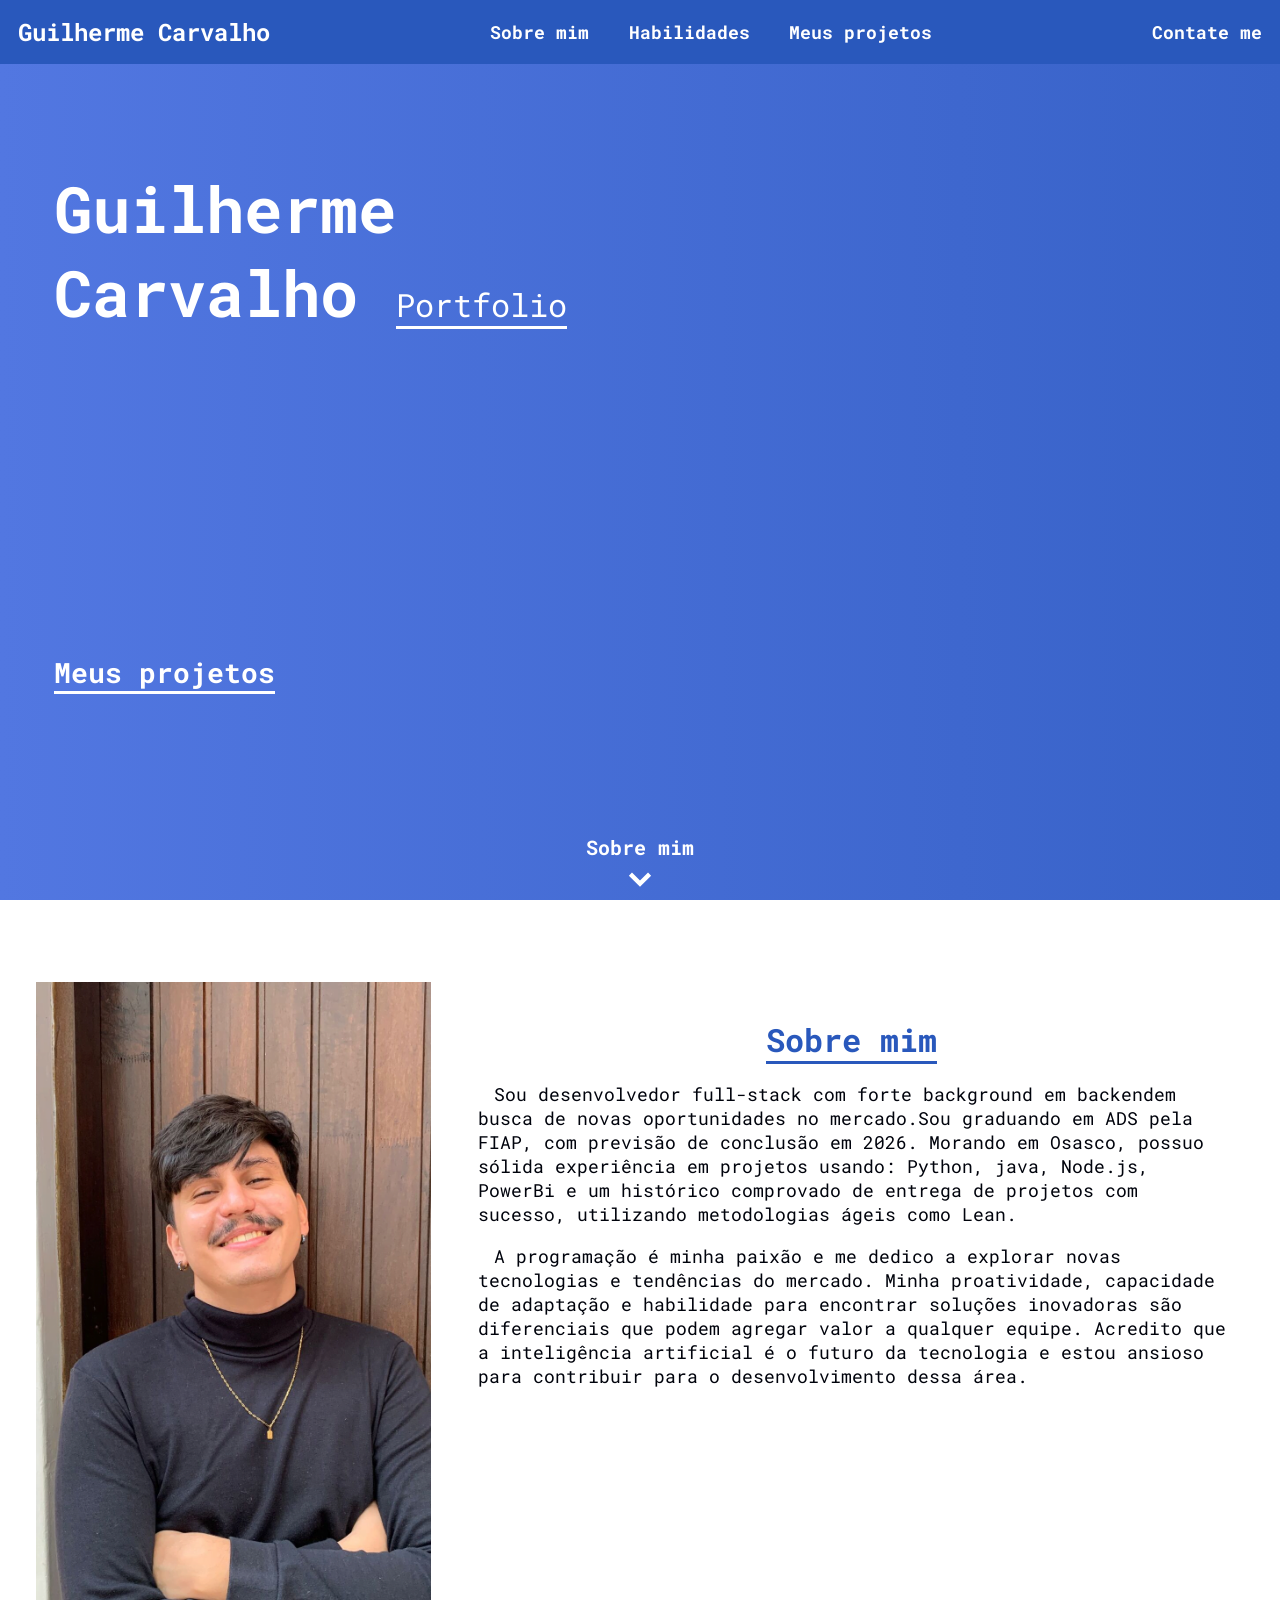
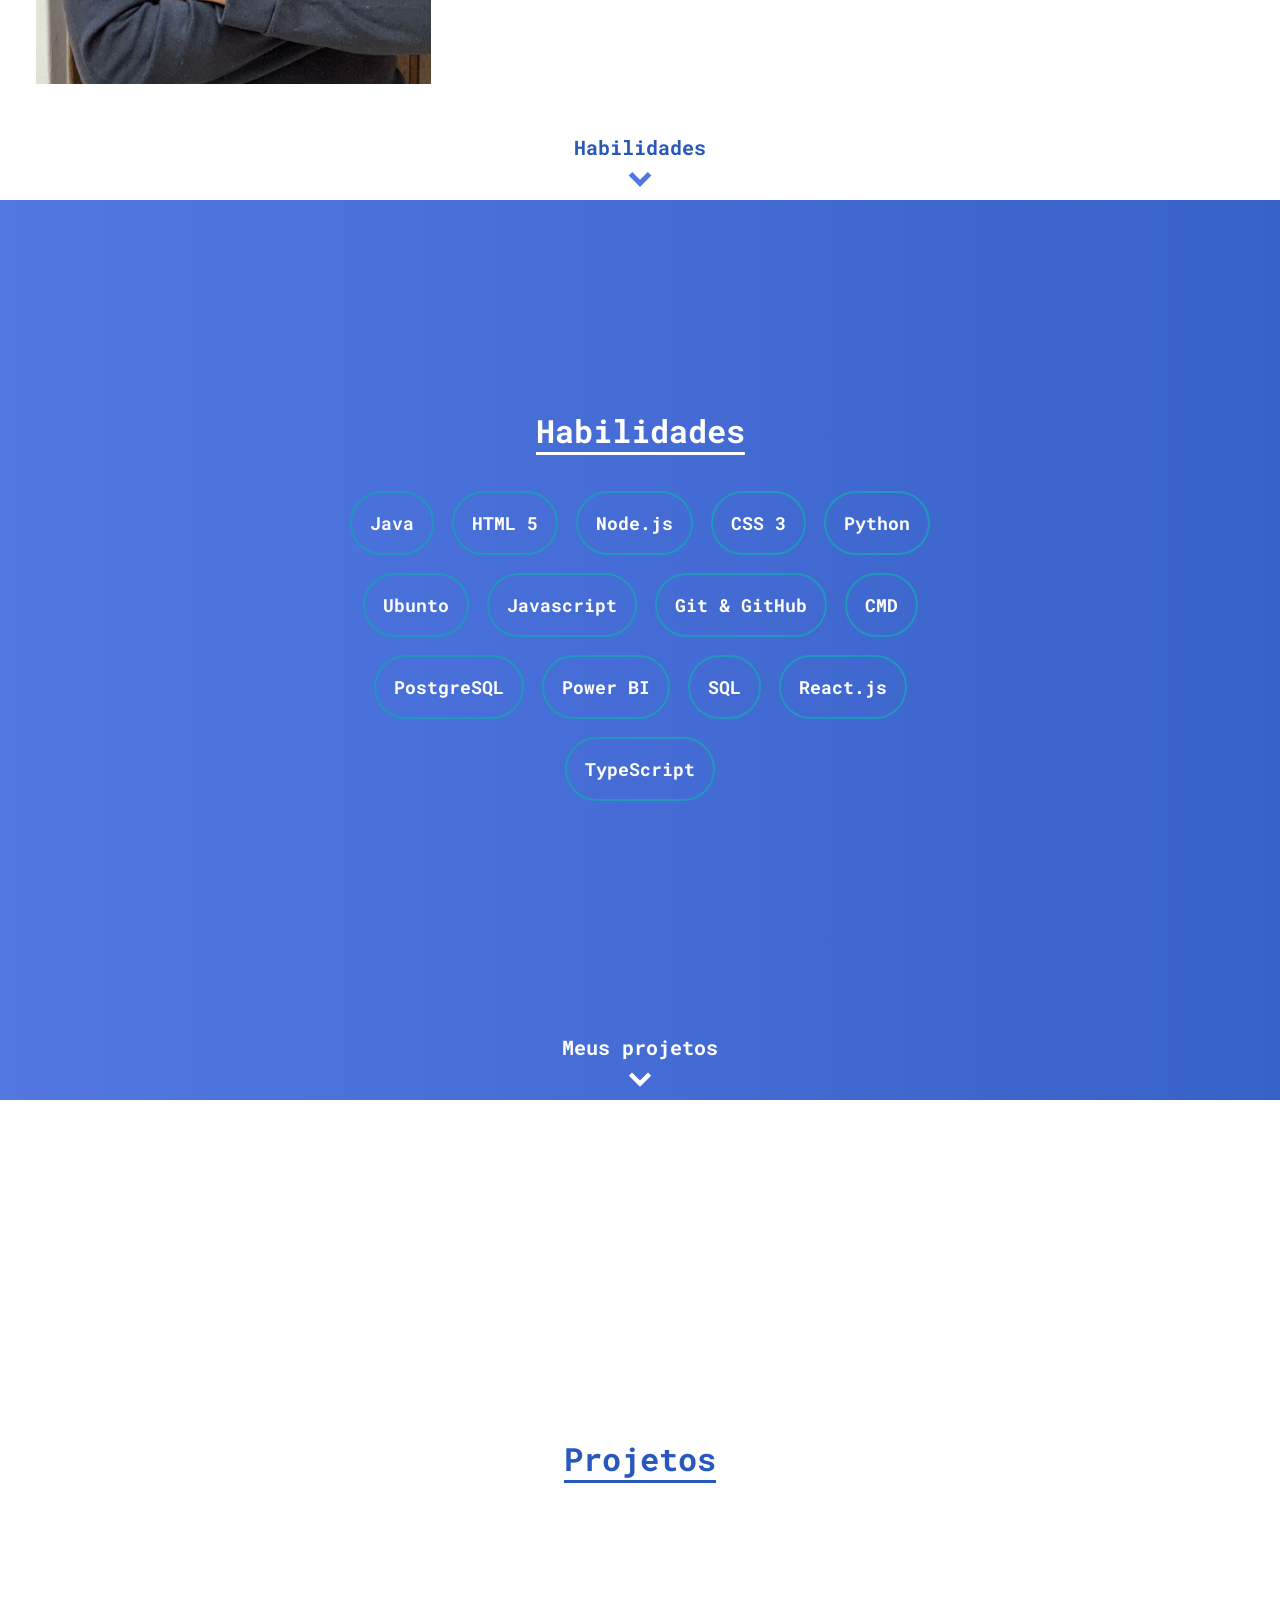
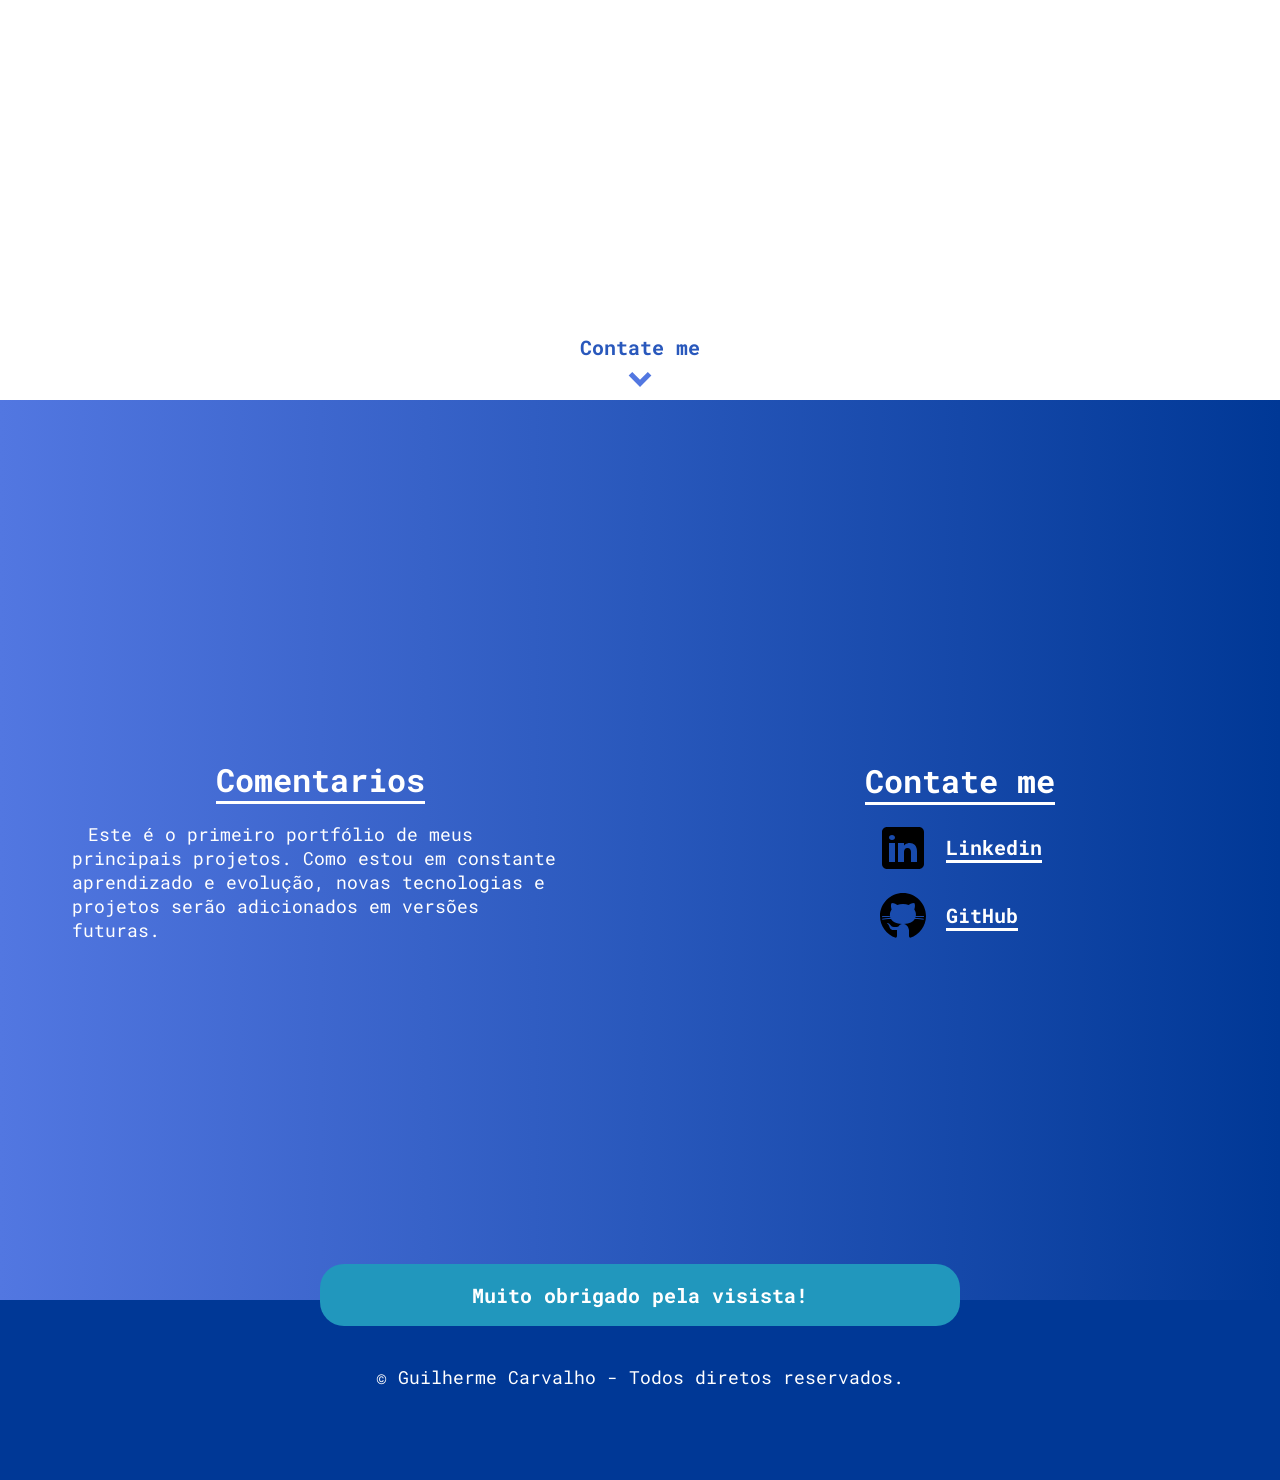
==== commit 0b2dd54e: "Finalizando media querrys" ====
--- a/index.html
+++ b/index.html
@@ -55,8 +55,9 @@
             <a href="#projetos">Meus projetos</a>
         </div>
 
+
         <div class="arrow">
-            <p>Sobre mim</p>
+            <a href="#sobremim">Sobre mim</a>
             <img src="Style/img/Svg/arrow_drop_down_white.svg" alt="Seta para baixo">
         </div>
     </section>
@@ -64,17 +65,21 @@
 <!-- Second section - sobre mim -->
     <section class="section_white" id="sobremim">
         <div class="section_sobremim">
-            <h2 class="blue_title">Sobre mim</h2>
-            <p>
-                Sou desenvolvedor full-stack com forte background em backendem busca de novas oportunidades no mercado.Sou graduando em ADS pela FIAP, com previsão de conclusão em 2026. Morando em Osasco, possuo sólida experiência em projetos usando: Python, java, Node.js, PowerBi e um histórico comprovado de entrega de projetos com sucesso, utilizando metodologias ágeis como Lean.
-            </p>
-            <p>
-                A programação é minha paixão e me dedico a explorar novas tecnologias e tendências do mercado. Minha proatividade, capacidade de adaptação e habilidade para encontrar soluções inovadoras são diferenciais que podem agregar valor a qualquer equipe. Acredito que a inteligência artificial é o futuro da tecnologia e estou ansioso para contribuir para o desenvolvimento dessa área.
-            </p>
+            <div>
+                <h2 class="blue_title">Sobre mim</h2>
+                <p>
+                    Sou desenvolvedor full-stack com forte background em backendem busca de novas oportunidades no mercado.Sou graduando em ADS pela FIAP, com previsão de conclusão em 2026. Morando em Osasco, possuo sólida experiência em projetos usando: Python, java, Node.js, PowerBi e um histórico comprovado de entrega de projetos com sucesso, utilizando metodologias ágeis como Lean.
+                </p>
+                <p>
+                    A programação é minha paixão e me dedico a explorar novas tecnologias e tendências do mercado. Minha proatividade, capacidade de adaptação e habilidade para encontrar soluções inovadoras são diferenciais que podem agregar valor a qualquer equipe. Acredito que a inteligência artificial é o futuro da tecnologia e estou ansioso para contribuir para o desenvolvimento dessa área.
+                </p>
+            </div>
+
+            <img src="Style/img/imagem_creator.png" alt="Imagem de Guiilherme" class="creator">
         </div>
 
         <div class="arrow blue_arrow">
-            <p>Habilidades</p>
+            <a href="#habilidades">Habilidades</a>
             <img src="Style/img/Svg/arrow_drop_down_blue.svg" alt="Seta para baixo">
         </div>
     </section>
@@ -103,7 +108,7 @@
         </div>
 
         <div class="arrow">
-            <p>Projetos</p>
+            <a href="#projetos">Meus projetos</a>
             <img src="Style/img/Svg/arrow_drop_down_white.svg" alt="Seta para baixo">
         </div>
     </section>
@@ -119,7 +124,7 @@
         </div>
 
         <div class="arrow blue_arrow">
-            <p>Contate me</p>
+            <a href="#contato">Contate me</a>
             <img src="Style/img/Svg/arrow_drop_down_blue.svg" alt="Seta para baixo">
         </div>
     </section>
@@ -128,7 +133,7 @@
     <section id="contato">
         <div class="section_contato">
 <!-- comentarios -->
-            <div class="section_blue">
+            <div>
                 <h2 class="white_title">Comentarios</h2>
                 <p>
                     Este é o primeiro portfólio de meus principais projetos. Como estou em constante aprendizado e evolução, novas tecnologias e projetos serão adicionados em versões futuras.
@@ -136,11 +141,11 @@
             </div>
 
 <!-- formas de contato -->
-            <div class="contact section_white">
-                <h2 class="blue_title">Contate me</h2>
+            <div class="contact">
+                <h2>Contate me</h2>
 
                 <div>
-                    <a href="www.linkedin.com/in/guilherme-desenvolvedor-fullstack" target="_blank">
+                    <a href="https://www.linkedin.com/in/guilherme-desenvolvedor-fullstack/" target="_blank">
                         <img src="Style/img/Svg/linkedin.svg" alt="Logo do Linkedin">
                         <span class="link_text">Linkedin</span>
                     </a>
--- a/Style/Style.css
+++ b/Style/Style.css
@@ -103,14 +103,17 @@
 
 /* arrows */
 .arrow {
-    text-align: center;
+    display: flex;
+    flex-flow: column nowrap;
+    align-items: center;
 }
 
-.blue_arrow>p {
+.blue_arrow>a {
     color: var(--color3);
 }
 
-.arrow>p {
+.arrow>a {
+    text-decoration: none;
     font-weight: 700;
     font-size: 20px;
 }
@@ -151,12 +154,23 @@
 /* media querrys */
 /* media - 600 */
 @media only screen and (min-width: 600px) {
+/* title and text */
+    h1 {
+        font-size: 64px;
+        margin-top: 1.6em;
+    }
 
+/* arrows */
+    .arrow>p {
+        font-size: 28px;
+    }
 }
 
 /* media - 768 */
 @media only screen and (min-width: 768px) {
-
+    * {
+        font-size: 18px;
+    }
 }
 
 /* media - 1024 */
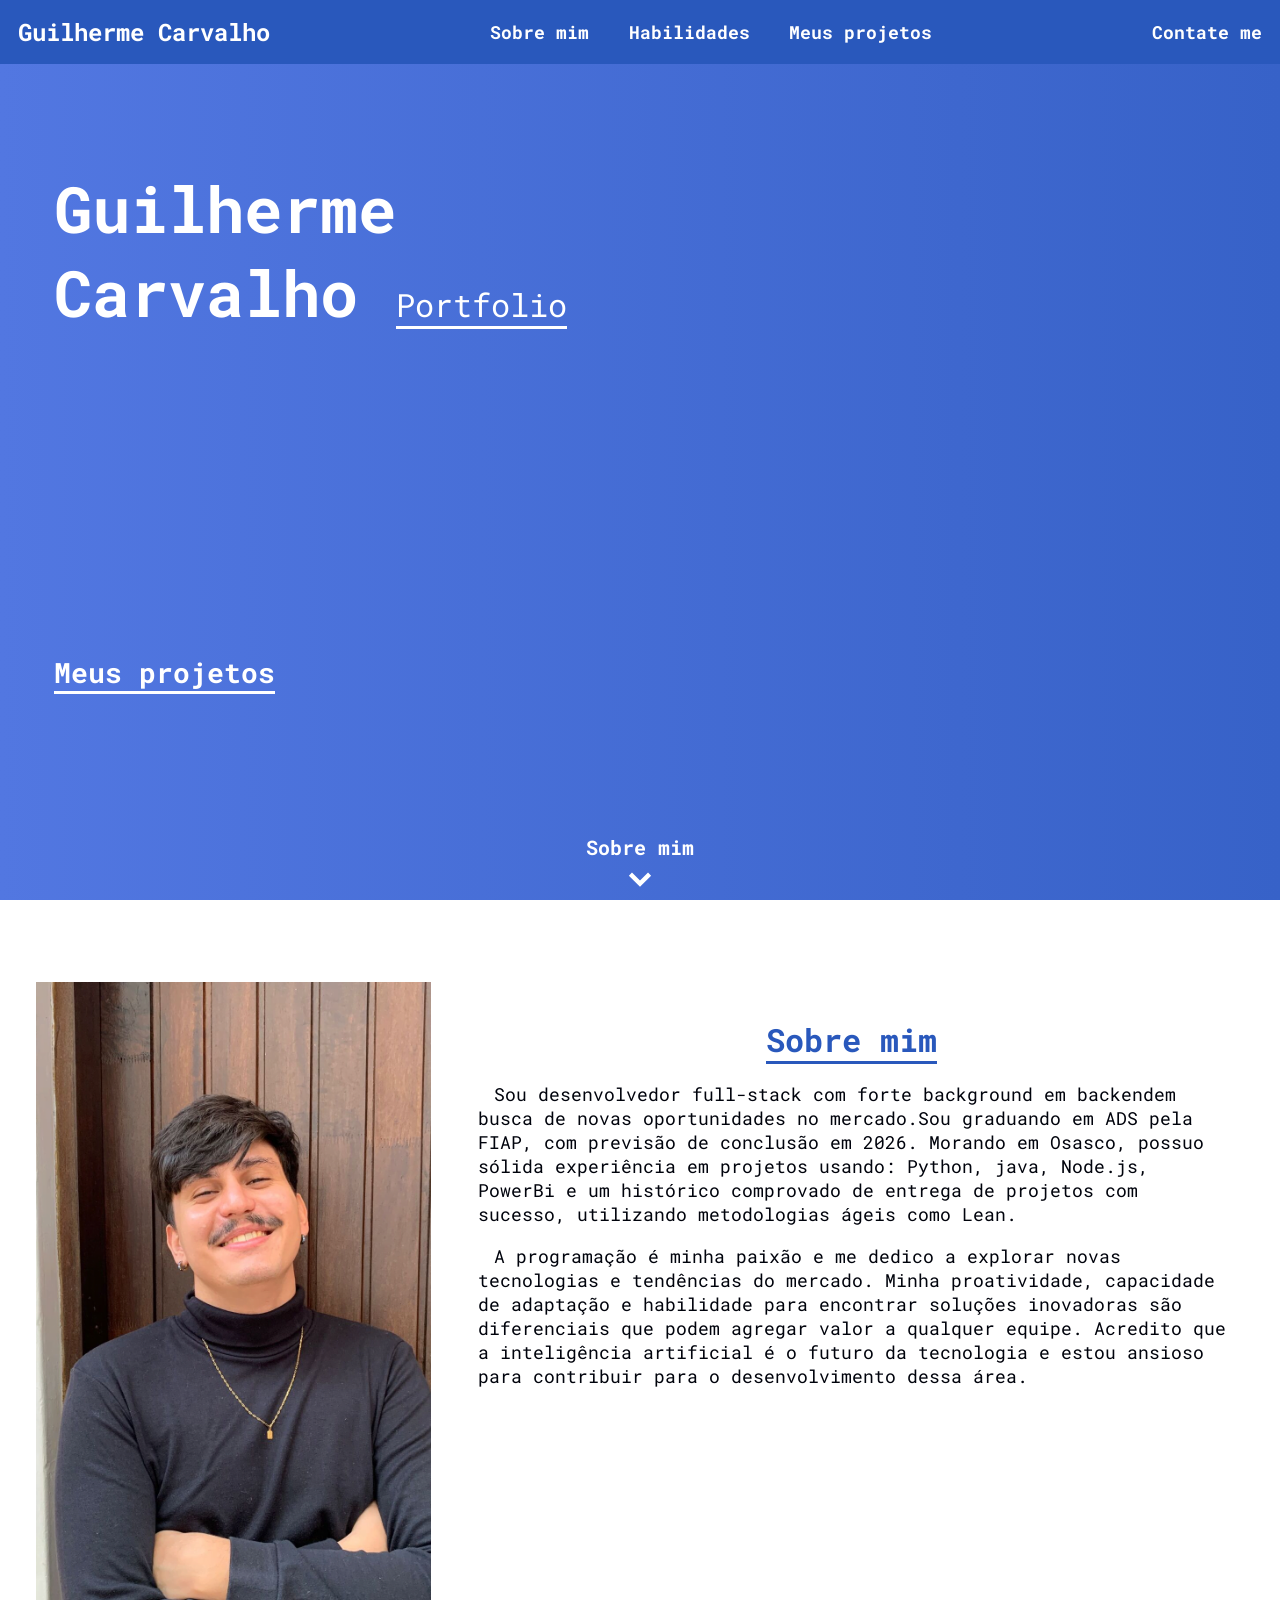
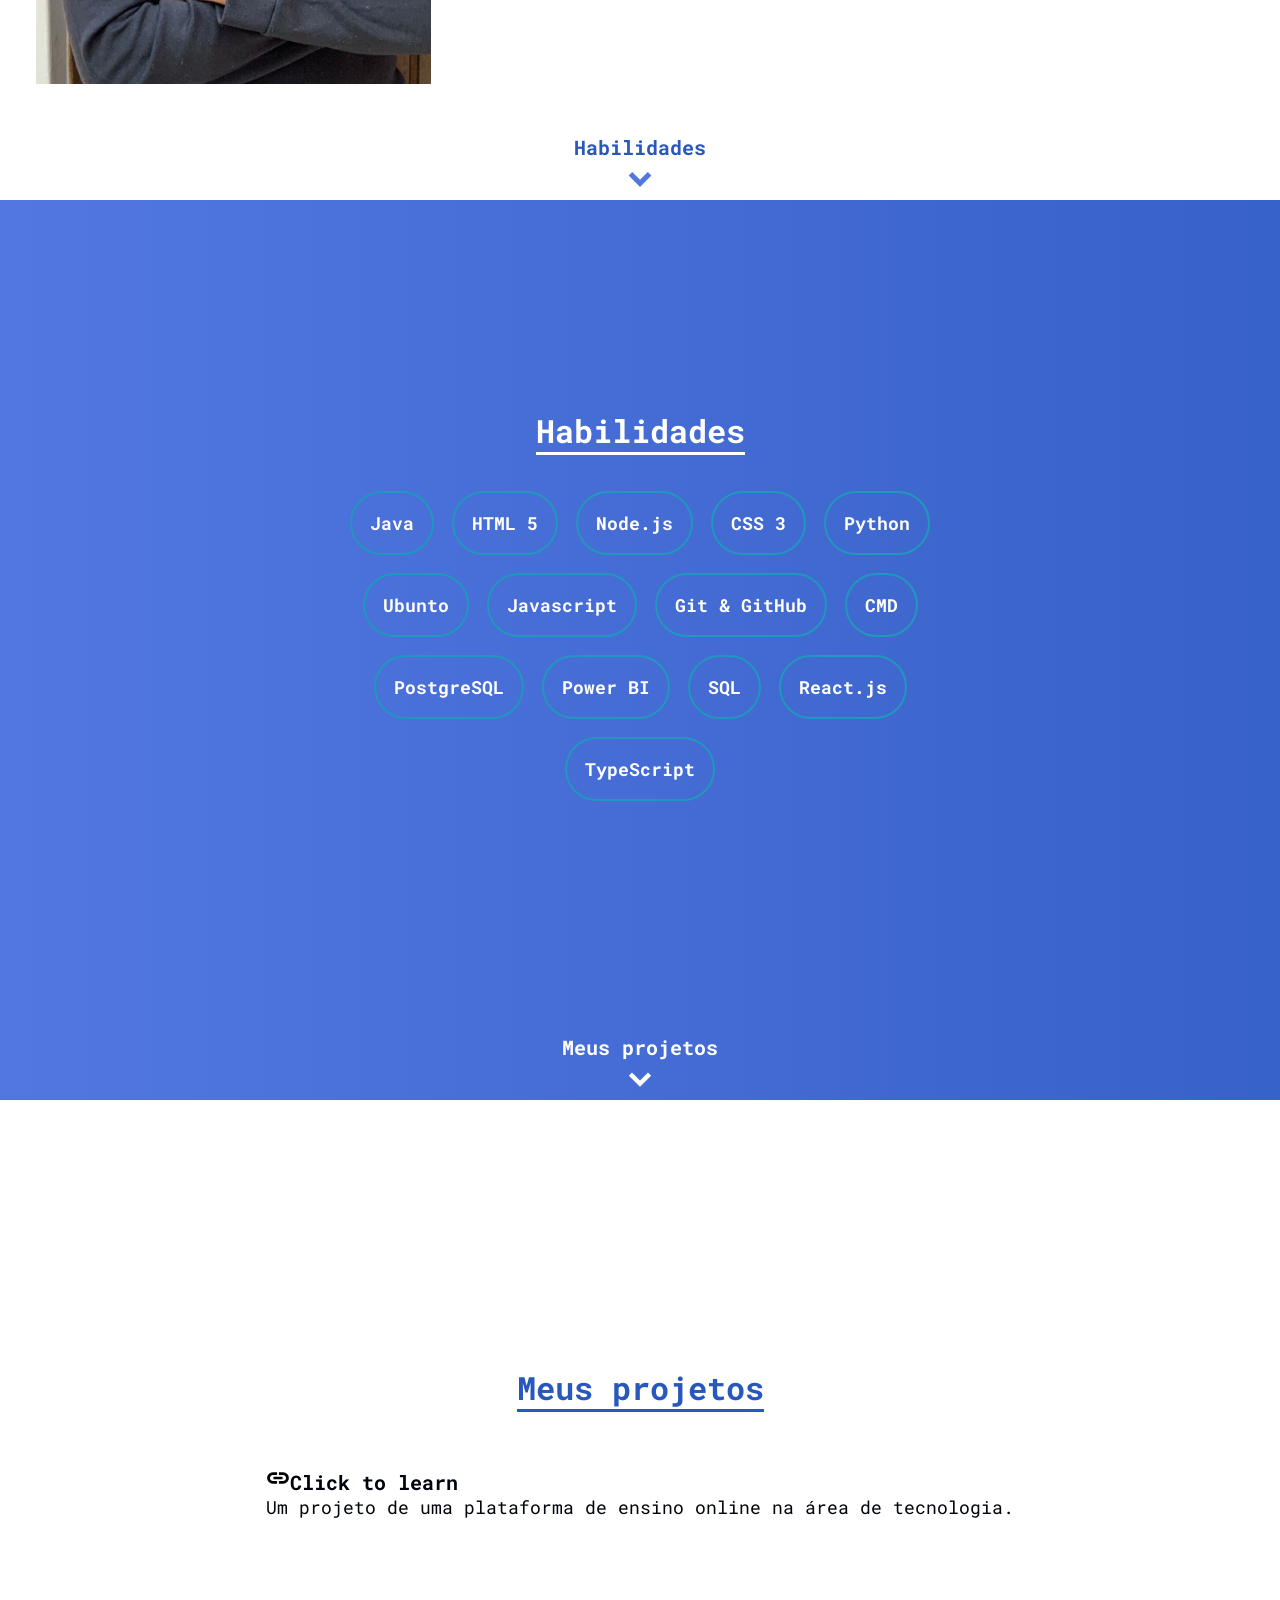
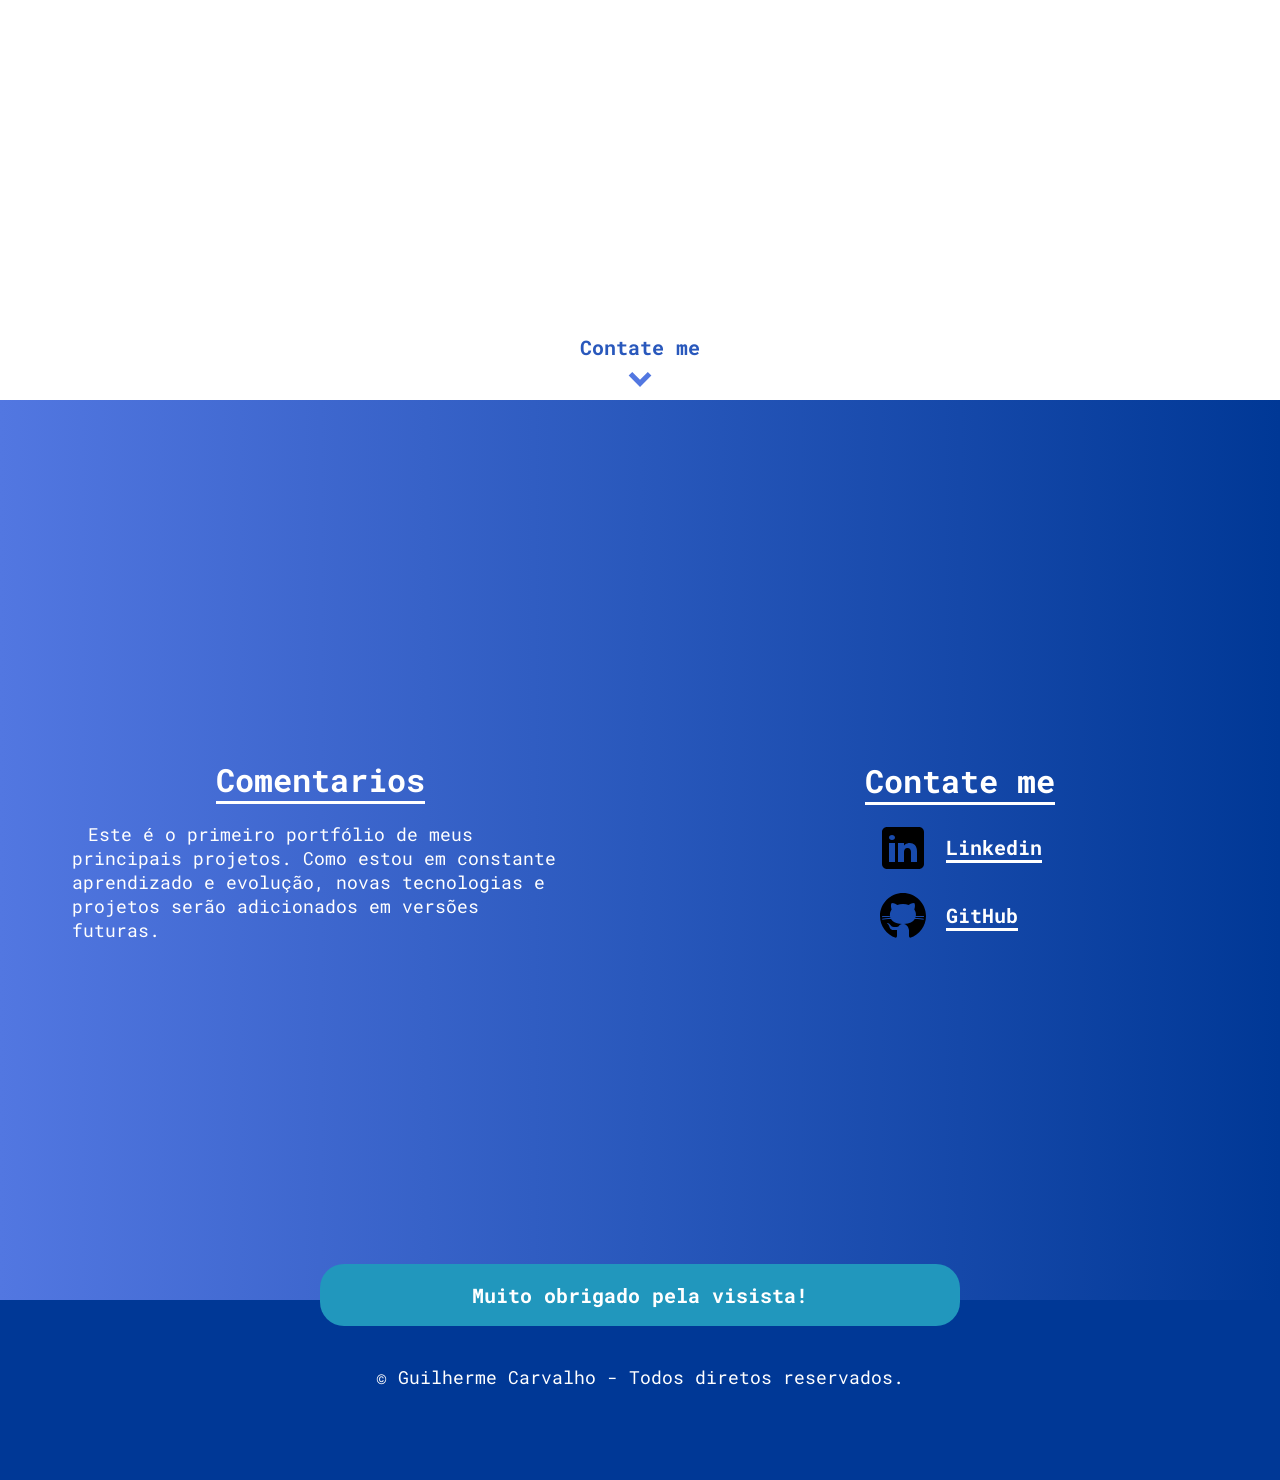
==== commit 45bd4b8d: "update" ====
--- a/index.html
+++ b/index.html
@@ -116,10 +116,13 @@
 <!-- fourth section - projetos -->
     <section class="section_white" id="projetos">
         <div class="section_projetos">
-            <h2 class="blue_title">Projetos</h2>
+            <h2 class="blue_title">Meus projetos</h2>
             
             <div>
-
+                <div class="card">
+                    <a href="">Click to learn</a>
+                    <p>Um projeto de uma plataforma de ensino online na área de tecnologia.</p>
+                </div>
             </div>
         </div>
 
--- a/Style/Style.css
+++ b/Style/Style.css
@@ -63,7 +63,7 @@
 .section_white {
     background-image: url(img/Bg_white.png);
     background-position: center center;
-    background-size: contain;
+    background-size: cover;
     background-attachment: fixed;
 }
 
@@ -171,14 +171,9 @@
     * {
         font-size: 18px;
     }
-}
 
-/* media - 1024 */
-@media only screen and (min-width: 1024px) {
-
-}
-
-/* media - 1728 */
-@media only screen and (min-width: 1728px) {
-    
-}
+    #contato {
+        width: 100%;
+        background-image: linear-gradient(90deg, var(--linear_gradient));
+    }
+}
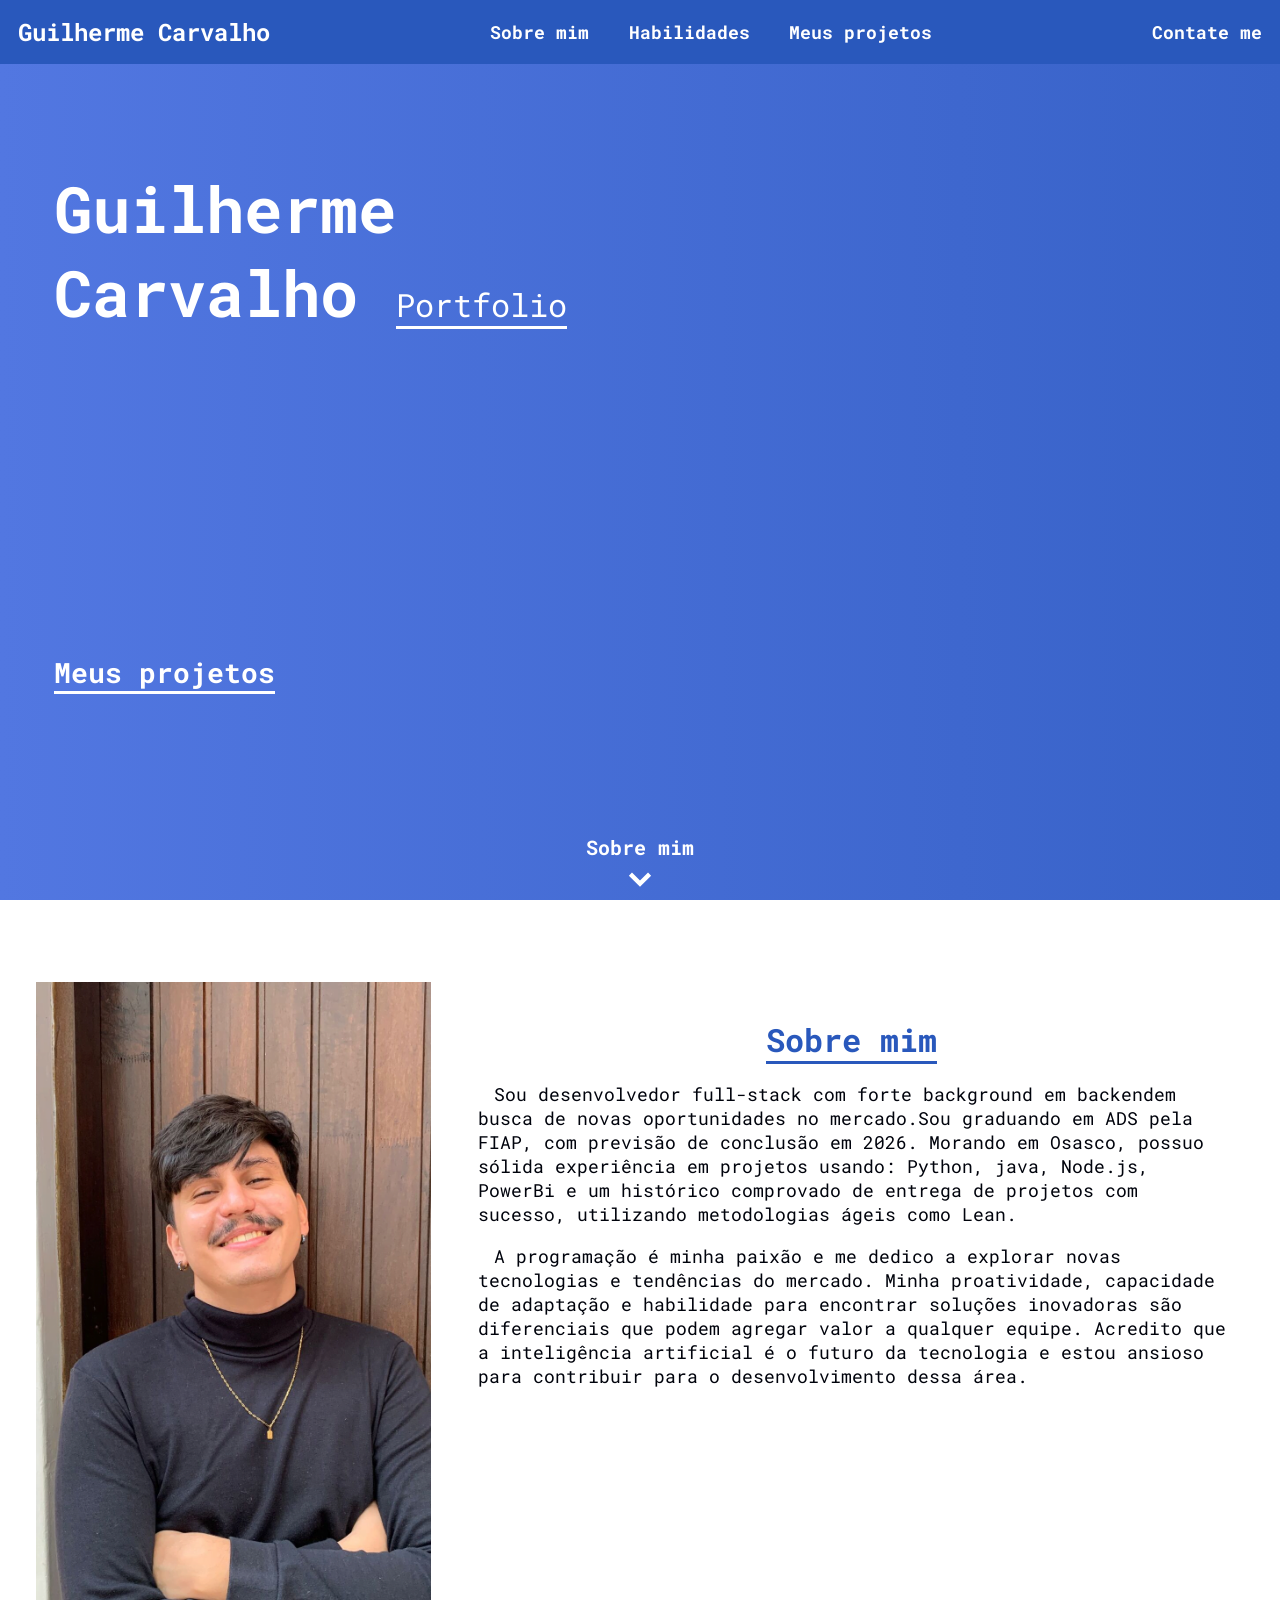
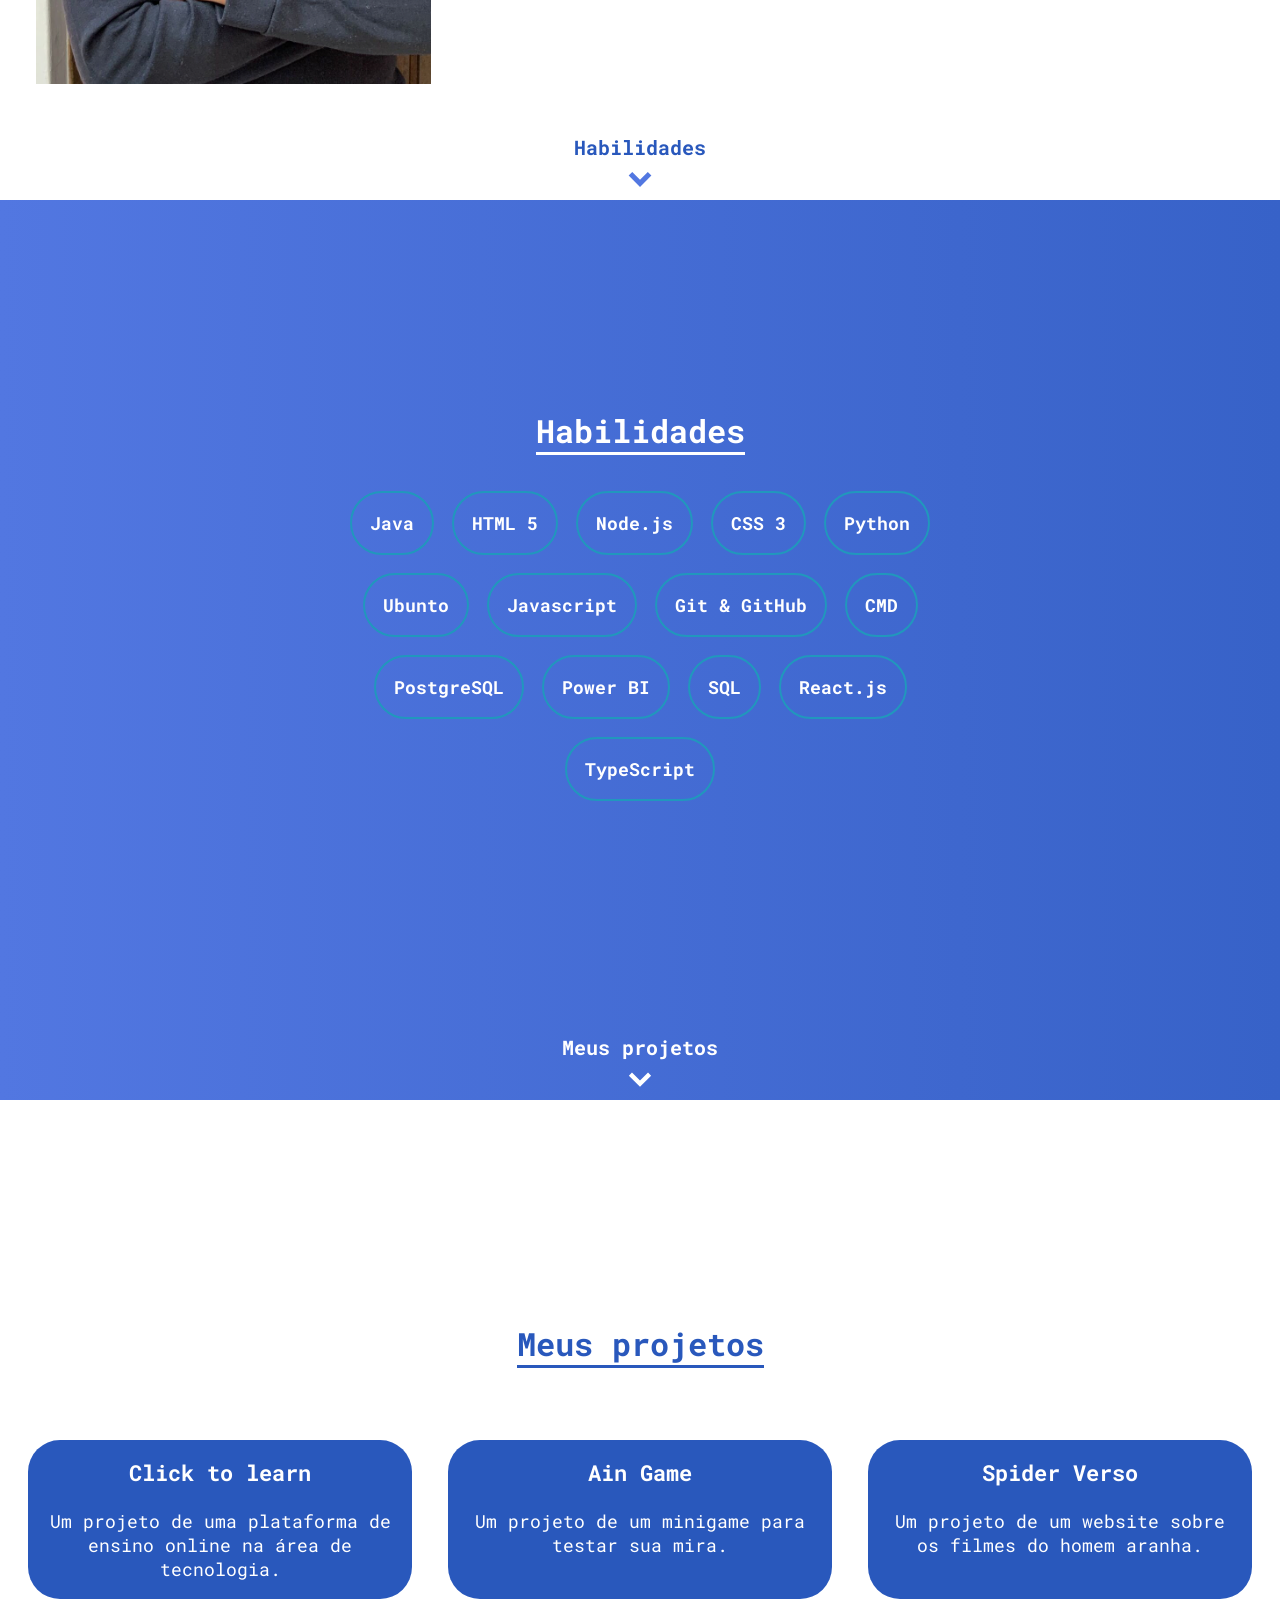
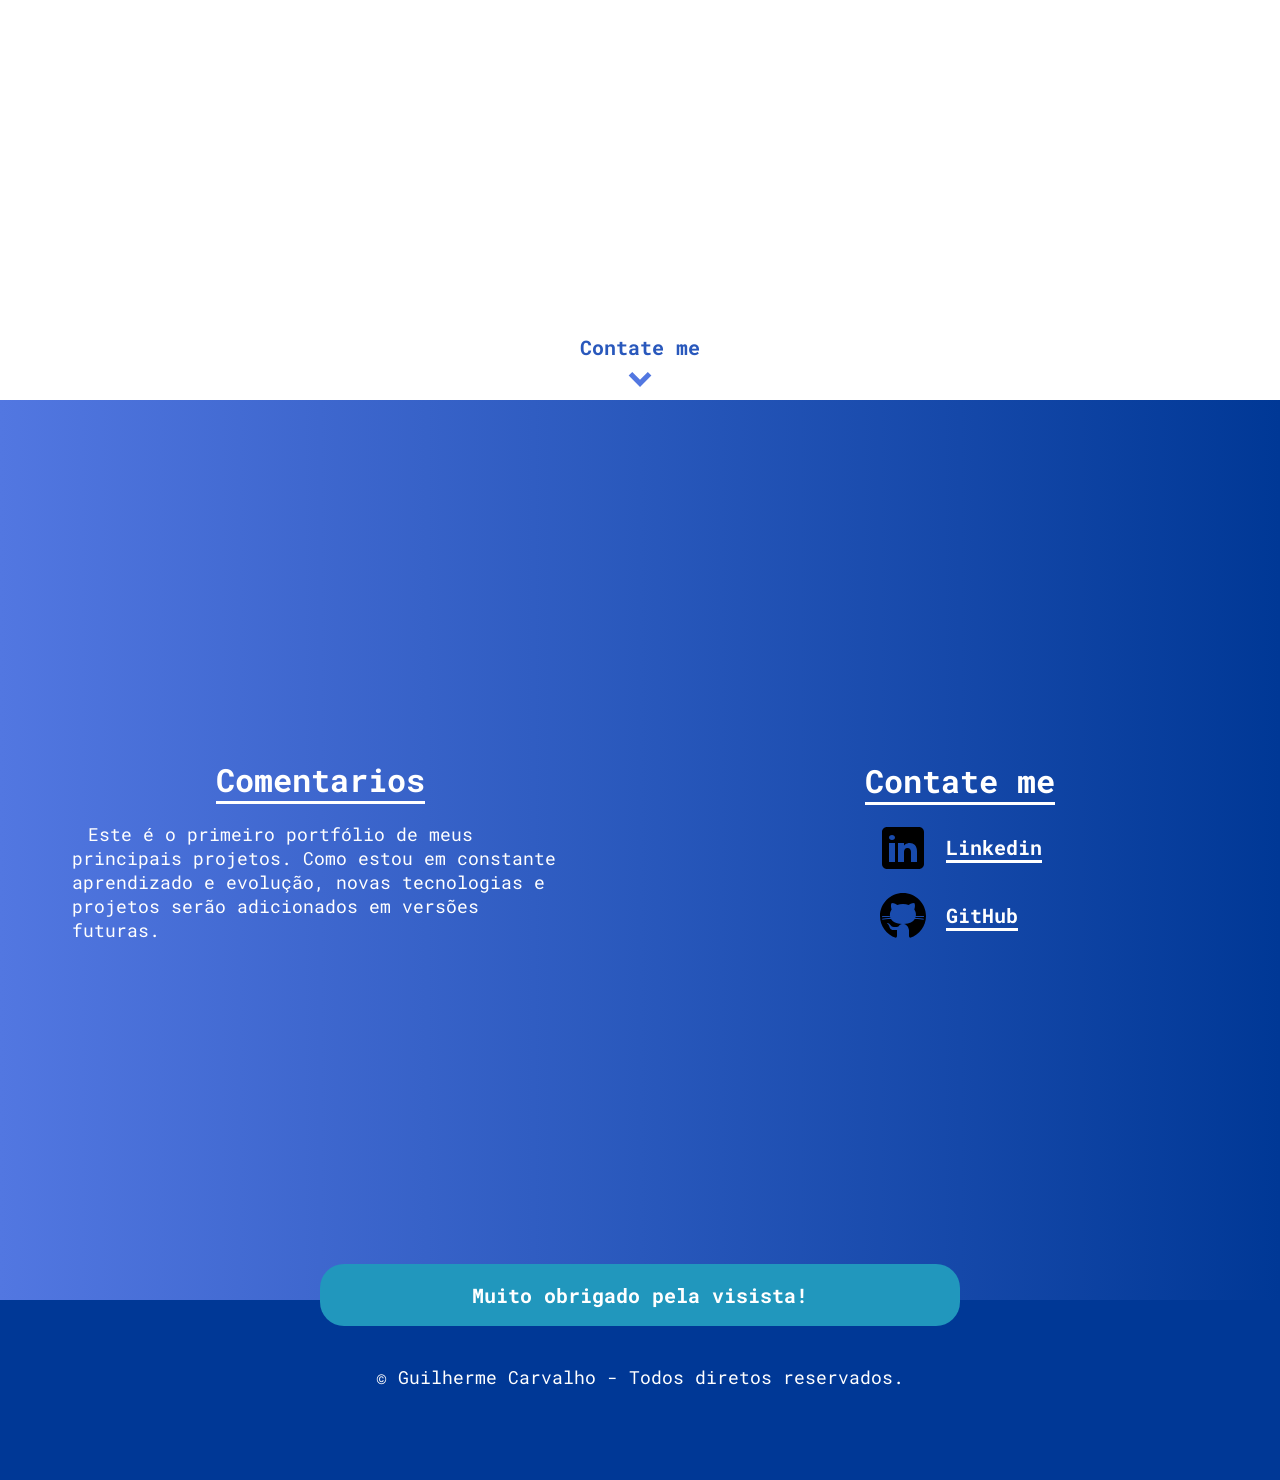
==== commit 2d97dd2e: "uipdate projetos" ====
--- a/index.html
+++ b/index.html
@@ -119,10 +119,18 @@
             <h2 class="blue_title">Meus projetos</h2>
             
             <div>
-                <div class="card">
-                    <a href="">Click to learn</a>
+                <a href="https://guicarbar.github.io/Click_to_learn_7DC/" target="_blank" class="card">
+                    <p href="https://guicarbar.github.io/Click_to_learn_7DC/">Click to learn</p>
                     <p>Um projeto de uma plataforma de ensino online na área de tecnologia.</p>
-                </div>
+                </a>
+                <a href="https://guicarbar.github.io/AinGame/" target="_blank" class="card">
+                    <p href="https://guicarbar.github.io/AinGame/">Ain Game</p>
+                    <p>Um projeto de um minigame para testar sua mira.</p>
+                </a>
+                <a href="https://guicarbar.github.io/Spider_Verso/" target="_blank" class="card">
+                    <p>Spider Verso</p>
+                    <p>Um projeto de um website sobre os filmes do homem aranha.</p>
+                </a>
             </div>
         </div>
 
